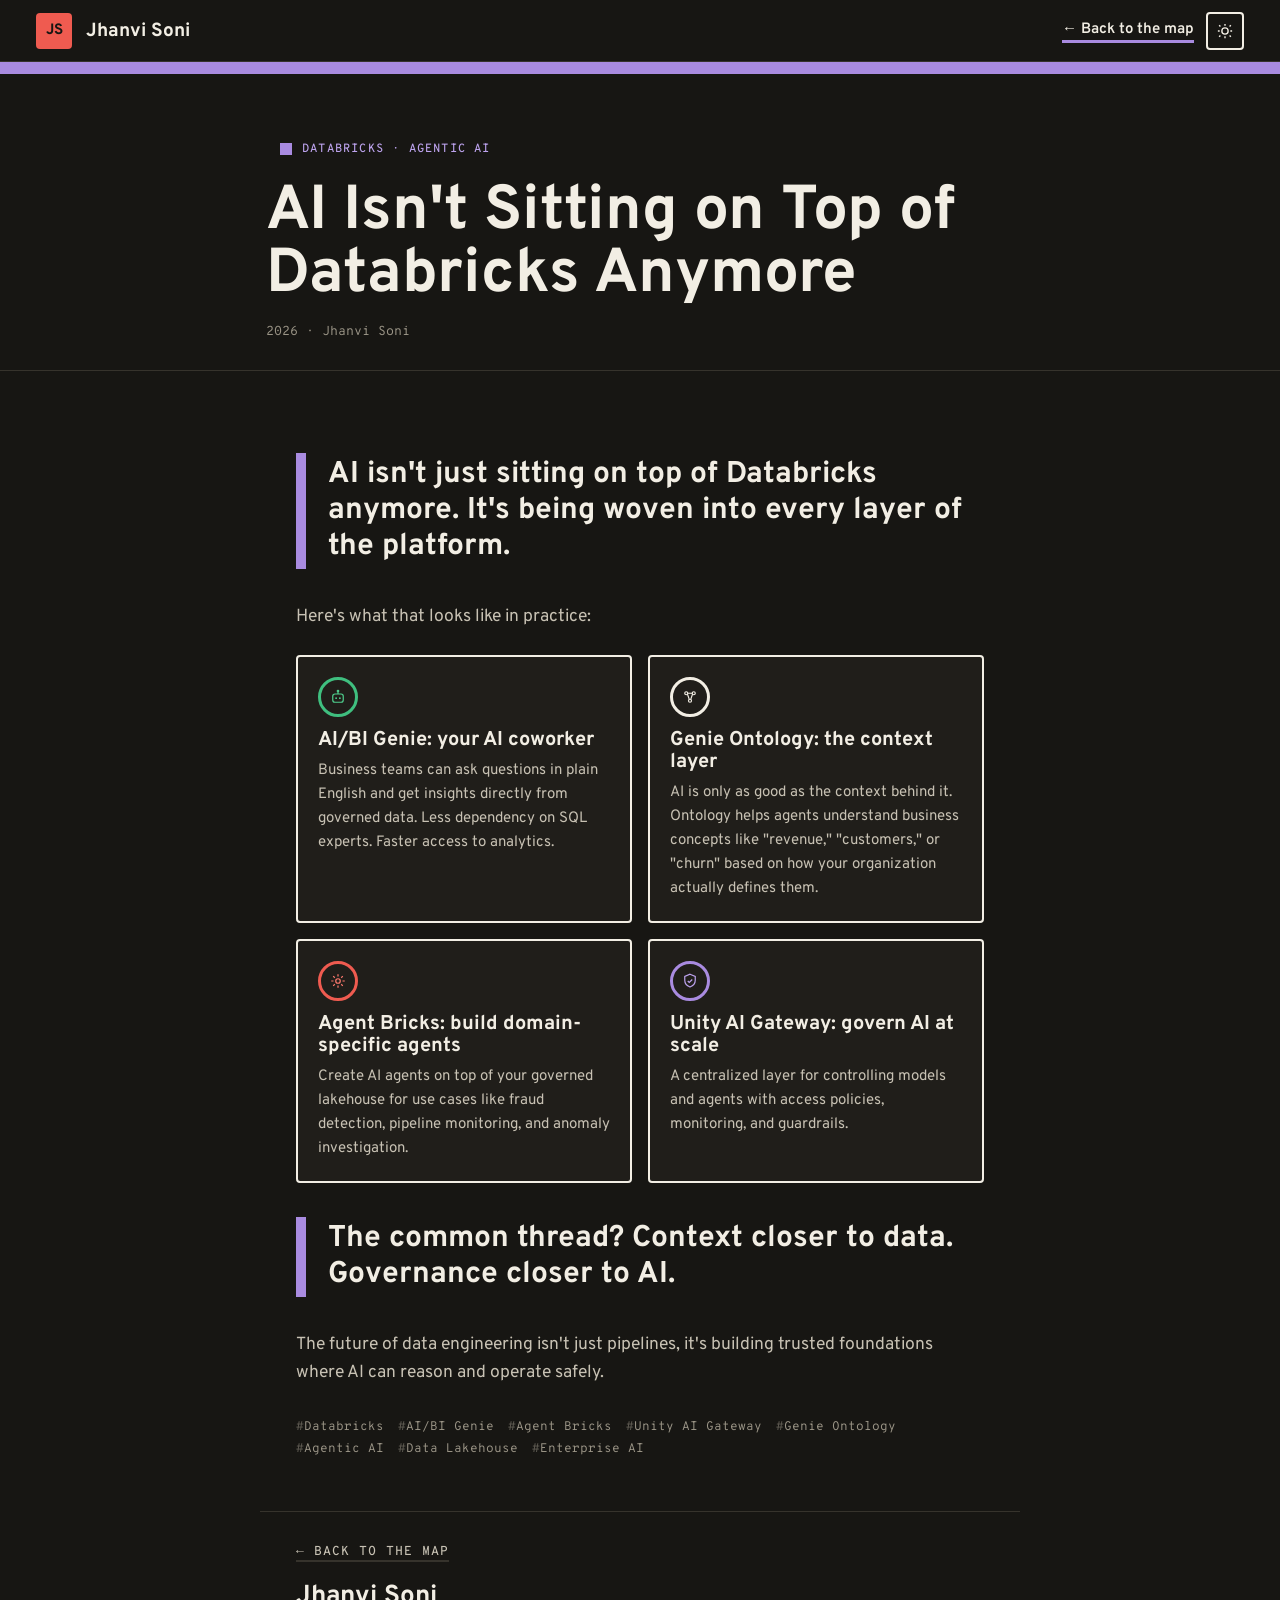
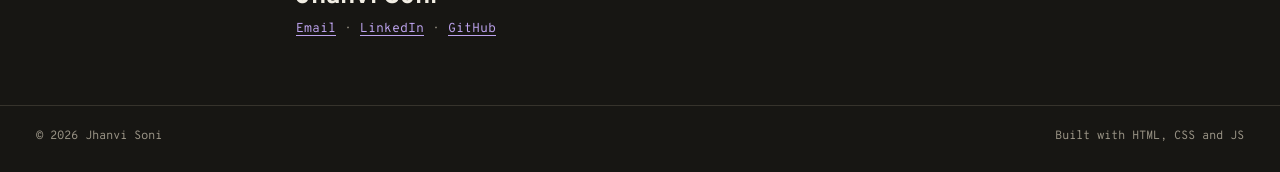
==== blog-databricks-ai-layers.html @ bd4fed99 "Add files via upload" ====
<!DOCTYPE html>
<html lang="en">
<head>
<meta charset="UTF-8">
<meta name="viewport" content="width=device-width, initial-scale=1.0">


<script>
(function(){
  try {
    var saved = localStorage.getItem('theme');
    var theme = saved;
    if (theme !== 'light' && theme !== 'dark') {
      var hour = new Date().getHours();
      theme = (hour >= 7 && hour < 19) ? 'light' : 'dark';
    }
    document.documentElement.setAttribute('data-theme', theme);
  } catch(e) {
    document.documentElement.setAttribute('data-theme', 'dark');
  }
})();
</script>

<title>AI Isn't Sitting on Top of Databricks Anymore | Jhanvi Soni</title>
<meta name="description" content="AI/BI Genie, Genie Ontology, Agent Bricks, Unity AI Gateway, how AI is being woven into every layer of the Databricks platform, not just bolted on top.">
<link rel="canonical" href="https://jhanvisoni0.github.io/blog-databricks-ai-layers.html">

<meta property="og:type" content="article">
<meta property="og:url" content="https://jhanvisoni0.github.io/blog-databricks-ai-layers.html">
<meta property="og:title" content="AI Isn't Sitting on Top of Databricks Anymore">
<meta property="og:description" content="AI/BI Genie, Genie Ontology, Agent Bricks, Unity AI Gateway, how AI is being woven into every layer of the Databricks platform.">
<meta property="og:image" content="https://jhanvisoni0.github.io/assets/profile.jpg">

<meta name="twitter:card" content="summary_large_image">
<meta name="twitter:title" content="AI Isn't Sitting on Top of Databricks Anymore">
<meta name="twitter:description" content="AI/BI Genie, Genie Ontology, Agent Bricks, Unity AI Gateway, how AI is being woven into every layer of the Databricks platform.">
<meta name="twitter:image" content="https://jhanvisoni0.github.io/assets/profile.jpg">

<link rel="icon" type="image/png" sizes="32x32" href="assets/favicon-32.png">
<link rel="icon" type="image/png" sizes="512x512" href="assets/favicon-512.png">
<link rel="apple-touch-icon" sizes="180x180" href="assets/apple-touch-icon.png">

<link rel="stylesheet" href="style.css?v=29">
</head>
<body data-line="ai">

<a class="skip" href="#main">Skip to content</a>

<header class="bar">
  <a class="brand" href="index.html" aria-label="Jhanvi Soni, home">
    <span class="roundel"><b>JS</b></span>
    <span class="brand-name">Jhanvi Soni</span>
  </a>
  <div class="bar-tools">
    <a class="bar-back" href="index.html#st-post-layers">← Back to the map</a>
    <button type="button" class="icon-btn" id="themeToggle" aria-label="Switch theme">
      <svg class="i-sun" viewBox="0 0 24 24" width="18" height="18" fill="none" stroke="currentColor" stroke-width="1.8" aria-hidden="true"><circle cx="12" cy="12" r="4.2"/><path d="M12 2.5v2.4M12 19.1v2.4M4.2 4.2l1.7 1.7M18.1 18.1l1.7 1.7M2.5 12h2.4M19.1 12h2.4M4.2 19.8l1.7-1.7M18.1 5.9l1.7-1.7"/></svg>
      <svg class="i-moon" viewBox="0 0 24 24" width="18" height="18" fill="none" stroke="currentColor" stroke-width="1.8" aria-hidden="true"><path d="M20 14.5A8.5 8.5 0 1 1 9.5 4a7 7 0 0 0 10.5 10.5z"/></svg>
    </button>
  </div>
</header>

<main id="main">

<header class="article-header">
  <div class="container">
    <a href="index.html#st-post-layers" class="back-link">← Back to the map</a>
    <span class="article-tag">DATABRICKS · AGENTIC AI</span>
    <h1 class="article-title">AI Isn't Sitting on Top of Databricks Anymore</h1>
    <p class="article-meta">2026 · Jhanvi Soni</p>
  </div>
</header>

<article class="article-body">
  <p class="pull-quote">AI isn't just sitting on top of Databricks anymore. It's being woven into every layer of the platform.</p>

  <p>Here's what that looks like in practice:</p>

  <div class="principles-grid-2col">
    <div class="principle">
      <div class="project-icon-badge project-icon-badge-cyan" aria-hidden="true">
        <svg viewBox="0 0 24 24" width="18" height="18" fill="none" stroke="currentColor" stroke-width="1.6"><rect x="5" y="8" width="14" height="11" rx="3"/><circle cx="9.5" cy="13.5" r="1.2" fill="currentColor" stroke="none"/><circle cx="14.5" cy="13.5" r="1.2" fill="currentColor" stroke="none"/><path d="M12 8V5"/><circle cx="12" cy="4" r="1"/></svg>
      </div>
      <h4>AI/BI Genie: your AI coworker</h4>
      <p>Business teams can ask questions in plain English and get insights directly from governed data. Less dependency on SQL experts. Faster access to analytics.</p>
    </div>
    <div class="principle">
      <div class="project-icon-badge project-icon-badge-gold" aria-hidden="true">
        <svg viewBox="0 0 24 24" width="18" height="18" fill="none" stroke="currentColor" stroke-width="1.6"><circle cx="7" cy="7" r="2"/><circle cx="17" cy="7" r="2"/><circle cx="12" cy="17" r="2"/><path d="M8.6 8.2 L11 15.2 M15.4 8.2 L13 15.2 M9 7 H15"/></svg>
      </div>
      <h4>Genie Ontology: the context layer</h4>
      <p>AI is only as good as the context behind it. Ontology helps agents understand business concepts like "revenue," "customers," or "churn" based on how your organization actually defines them.</p>
    </div>
    <div class="principle">
      <div class="project-icon-badge project-icon-badge-bronze" aria-hidden="true">
        <svg viewBox="0 0 24 24" width="18" height="18" fill="none" stroke="currentColor" stroke-width="1.6"><circle cx="12" cy="12" r="3"/><path d="M12 3v3M12 18v3M3 12h3M18 12h3M5.6 5.6l2.1 2.1M16.3 16.3l2.1 2.1M5.6 18.4l2.1-2.1M16.3 7.7l2.1-2.1"/></svg>
      </div>
      <h4>Agent Bricks: build domain-specific agents</h4>
      <p>Create AI agents on top of your governed lakehouse for use cases like fraud detection, pipeline monitoring, and anomaly investigation.</p>
    </div>
    <div class="principle">
      <div class="project-icon-badge project-icon-badge-arch" aria-hidden="true">
        <svg viewBox="0 0 24 24" width="18" height="18" fill="none" stroke="currentColor" stroke-width="1.6"><path d="M12 3l7 3v5c0 4.5-3 7.5-7 9-4-1.5-7-4.5-7-9V6z"/><path d="M9 12l2 2 4-4"/></svg>
      </div>
      <h4>Unity AI Gateway: govern AI at scale</h4>
      <p>A centralized layer for controlling models and agents with access policies, monitoring, and guardrails.</p>
    </div>
  </div>

  <p class="pull-quote">The common thread? Context closer to data. Governance closer to AI.</p>

  <p>The future of data engineering isn't just pipelines, it's building trusted foundations where AI can reason and operate safely.</p>

  <div class="chip-row" style="margin-top:32px;">
    <span class="chip chip-sm">Databricks</span><span class="chip chip-sm">AI/BI Genie</span><span class="chip chip-sm">Agent Bricks</span><span class="chip chip-sm">Unity AI Gateway</span><span class="chip chip-sm">Genie Ontology</span><span class="chip chip-sm">Agentic AI</span><span class="chip chip-sm">Data Lakehouse</span><span class="chip chip-sm">Enterprise AI</span>
  </div>
</article>

</main>

<div class="article-footer">
  <a href="index.html#st-post-layers" class="back-link">← Back to the map</a>
  <p class="post-signoff">Jhanvi Soni</p>
  <p class="article-meta">
    <a href="mailto:jhanvisoni0@gmail.com">Email</a> ·
    <a href="https://linkedin.com/in/jhanvisonii/" target="_blank" rel="noopener">LinkedIn</a> ·
    <a href="https://github.com/Jhanvisoni0" target="_blank" rel="noopener">GitHub</a>
  </p>
</div>

<footer class="footer">
  <div class="container footer-inner">
    <span>© 2026 Jhanvi Soni</span>
    <span class="footer-dim">Built with HTML, CSS and JS</span>
  </div>
</footer>

<script src="script.js?v=16"></script>
</body>
</html>
---- style.css ----
/* ==========================================================================
   Jhanvi Soni: career transit map
   Palette comes from Houston METRORail's Red, Green and Purple lines.
   Type is Overpass (an open font based on US highway signage) and Overpass Mono
   for the departures board. Both are embedded below so nothing loads from a CDN.
   Lines: Engineering = red, AI & Writing = purple, Learning = green.
   ========================================================================== */
@font-face{ font-family:'Overpass'; src:url([data-uri]) format('woff2'); font-weight:100 900; font-style:normal; font-display:swap; }
@font-face{ font-family:'Overpass Mono'; src:url([data-uri]) format('woff2'); font-weight:300 700; font-style:normal; font-display:swap; }
@font-face{ font-family:'Instrument Sans'; src:url([data-uri]) format('woff2'); font-weight:400 700; font-display:swap; }
:root{
  --bg:#f6f2ea; --panel:#fffdf8; --ink:#1d1b17; --ink2:#47443c; --ink3:#69655a; --rule:#ddd5c5;
  --eng:#c8312b; --ai:#6b3fa0; --lrn:#14804a;
  --eng-ink:#b3261e; --ai-ink:#5b2f90; --lrn-ink:#0e6b3c;
  --on:#fffdf8; --amber:#f5b82e;
  --f-head:'Overpass','Helvetica Neue',Arial,sans-serif;
  --f-body:'Overpass','Helvetica Neue',Arial,sans-serif;
  --f-mono:'Overpass Mono',ui-monospace,Menlo,Consolas,monospace;
  --gut:clamp(16px,3vw,36px); --bar-h:62px; --radius:4px;
}
[data-theme="dark"]{
  --bg:#171613; --panel:#201e1a; --ink:#f2eee4; --ink2:#c7c1b3; --ink3:#9a9486; --rule:#36332c;
  --eng:#ef5b50; --ai:#a98be0; --lrn:#3fbf7f;
  --eng-ink:#ff7a6e; --ai-ink:#bda3ee; --lrn-ink:#4fd08e;
  --on:#171613; --amber:#f5b82e;
}
[data-line="eng"]{ --c:var(--eng); --ci:var(--eng-ink); }
[data-line="ai"]{ --c:var(--ai); --ci:var(--ai-ink); }
[data-line="lrn"]{ --c:var(--lrn); --ci:var(--lrn-ink); }
[data-line="all"]{ --c:var(--ink); --ci:var(--ink); }

*,*::before,*::after{ box-sizing:border-box; }
html{ scroll-behavior:smooth; }
[id]{ scroll-margin-top:calc(var(--bar-h) + 12px); }
body{ margin:0; background:var(--bg); color:var(--ink); font:400 17px/1.6 var(--f-body); -webkit-font-smoothing:antialiased; }
h1,h2,h3,h4{ margin:0; overflow-wrap:break-word; }
a{ color:inherit; }
img{ max-width:100%; }
.wrap{ max-width:1280px; margin:0 auto; padding:0 var(--gut); }
.container{ max-width:820px; margin:0 auto; padding:0 var(--gut); }
.sr{ position:absolute; width:1px; height:1px; overflow:hidden; clip:rect(0 0 0 0); white-space:nowrap; }
.skip{ position:absolute; left:-999px; top:8px; z-index:100; background:var(--ink); color:var(--bg); padding:8px 14px; font:600 14px var(--f-body); }
.skip:focus{ left:8px; }
button{ font-family:inherit; }
:focus-visible{ outline:3px solid var(--ink); outline-offset:3px; }

/* ---------- top bar ---------- */
.bar{ position:sticky; top:0; z-index:40; height:var(--bar-h); display:flex; align-items:center; justify-content:space-between; gap:12px;
  padding:0 var(--gut); background:var(--bg); border-bottom:1px solid var(--rule); }
.brand{ display:flex; align-items:center; gap:14px; text-decoration:none; color:var(--ink); }
.brand-name{ font:700 19px var(--f-head); }
.roundel{ width:36px; height:36px; border-radius:4px; background:var(--eng); color:var(--on); display:grid; place-items:center; flex:0 0 auto; }
.roundel b{ font:700 15px/1 var(--f-head); }
.bar-tools{ display:flex; align-items:center; gap:12px; }
.seg{ display:inline-flex; border:2px solid var(--ink); border-radius:4px; overflow:hidden; }
.seg button{ font:600 14px var(--f-head); padding:6px 16px; background:none; border:0; color:var(--ink); cursor:pointer; }
.seg button[aria-pressed="true"]{ background:var(--ink); color:var(--bg); }
.icon-btn{ width:38px; height:38px; border-radius:4px; border:2px solid var(--ink); background:none; color:var(--ink); display:grid; place-items:center; cursor:pointer; font:600 14px var(--f-body); flex:0 0 auto; }
.icon-btn:hover{ background:var(--ink); color:var(--bg); }
.i-sun{ display:none; } .i-moon{ display:block; }
[data-theme="dark"] .i-sun{ display:block; } [data-theme="dark"] .i-moon{ display:none; }
.bar-back{ font:600 15px var(--f-head); text-decoration:none; color:var(--ink); border-bottom:3px solid var(--c,var(--eng)); padding-bottom:1px; }
.bar-back:hover{ background:var(--c,var(--eng)); color:var(--on); }

/* ---------- view switching ---------- */
.mapsec,.drawer{ display:none; }
html[data-view="map"] .mapsec{ display:block; }
html[data-view="map"] .drawer{ display:flex; }
html[data-view="map"] .list{ display:none; }

/* ---------- intro ---------- */
.intro{ padding-top:clamp(28px,5vw,64px); }
.intro-grid{ display:grid; grid-template-columns:1fr auto; gap:clamp(20px,4vw,56px); align-items:start; }
.intro h1{ font:700 clamp(38px,5.4vw,68px)/1.05 var(--f-head); }
.role{ font:600 clamp(18px,2vw,24px)/1.25 var(--f-head); color:var(--ink2); margin:12px 0 14px; }
.lede{ max-width:620px; font-size:clamp(16px,1.5vw,19px); color:var(--ink2); margin:0; }
.photo{ display:block; width:160px; height:160px; object-fit:cover; object-position:50% 20%; border-radius:4px; }

.board{ margin-top:clamp(26px,4vw,44px); background:#1d1b17; color:#f2eee4; border-radius:4px; padding:4px 0; overflow:hidden; }
.board-head{ padding:9px 20px; font:600 11px var(--f-mono); letter-spacing:.2em; text-transform:uppercase; color:#9a9486; border-bottom:1px solid #35322b; }
.board-row{ display:grid; grid-template-columns:120px 1fr auto; gap:20px; align-items:baseline; padding:12px 20px; border-bottom:1px solid #2c2a24; font:600 14px/1.35 var(--f-mono); text-transform:uppercase; letter-spacing:.06em; }
.board-row:last-child{ border-bottom:0; }
.b-k{ color:var(--amber); }
.b-s{ color:#b9b3a4; text-align:right; white-space:nowrap; }

/* ---------- map ---------- */
.mapsec{ margin-top:clamp(32px,5vw,60px); }
.map-head{ display:flex; align-items:flex-end; justify-content:space-between; gap:12px 20px; flex-wrap:wrap; margin-bottom:14px; }
.legend{ display:flex; flex-wrap:wrap; gap:10px; }
.lg{ display:inline-flex; align-items:center; gap:8px; font:600 15px var(--f-head); padding:5px 14px 5px 6px; border:2px solid var(--rule); border-radius:4px; background:var(--panel); color:var(--ink); cursor:pointer; }
.lg:hover{ border-color:var(--ink); }
.lg[aria-pressed="true"]{ border-color:var(--c); background:var(--bg); }
.lg i,.lg-title i,.badge{ width:24px; height:24px; border-radius:50%; background:var(--ci); color:var(--on); display:grid; place-items:center; font:600 12px var(--f-mono); font-style:normal; flex:0 0 auto; }
.map-hint{ font:500 14px var(--f-body); color:var(--ink3); margin:0; }

.map-frame{ position:relative; border-top:1px solid var(--rule); border-bottom:1px solid var(--rule); background:var(--panel); }
.map-frame::before,.map-frame::after{ content:""; position:absolute; top:0; bottom:4px; width:56px; z-index:2; pointer-events:none; }
.map-frame::before{ left:0; background:linear-gradient(90deg,var(--panel),transparent); }
.map-frame::after{ right:0; background:linear-gradient(270deg,var(--panel),transparent); }
.map-scroll{ overflow-x:auto; overflow-y:hidden; cursor:grab; scrollbar-width:none; -webkit-overflow-scrolling:touch; }
.map-scroll::-webkit-scrollbar{ display:none; }
.map-scroll.dragging{ cursor:grabbing; user-select:none; }
.map-scroll:focus-visible{ outline-offset:-4px; }
.map-canvas{ position:relative; width:2800px; height:640px }
.map-canvas svg{ position:absolute; left:0; top:0; pointer-events:none; }
.trk{ fill:none; stroke-width:12; stroke-linecap:round; stroke-linejoin:round; transition:opacity .25s; }
.trk[data-line="eng"]{ stroke:var(--eng); } .trk[data-line="ai"]{ stroke:var(--ai); } .trk[data-line="lrn"]{ stroke:var(--lrn); }
.trk.draw{ stroke-dasharray:1; stroke-dashoffset:1; animation:draw 1.8s .15s ease-out forwards; }
.trk.dashed{ stroke-dasharray:16 14; stroke-linecap:butt; animation:fade .8s 1.2s both; }
.trk.xl{ stroke-width:6; }
@keyframes draw{ to{ stroke-dashoffset:0; } }
@keyframes fade{ from{ opacity:0; } }
@keyframes pop{ from{ transform:scale(.2); opacity:0; } }

.map-intro{ position:absolute; left:140px; top:236px; width:640px; }
.map-intro h2{ font:700 clamp(30px,3vw,40px)/1.05 var(--f-head); margin:0 0 12px; }
.map-intro p{ margin:0; color:var(--ink2); font-size:16px; max-width:440px; }

.stn{ position:absolute; left:calc(var(--x) - 15px); top:calc(var(--y) - 15px); width:30px; height:30px; padding:0; border:0; background:none; color:var(--ink); cursor:pointer; transition:opacity .25s; }
.stn .dot{ position:absolute; inset:0; border-radius:50%; background:var(--panel); border:5px solid var(--c); transition:transform .18s,background .18s; animation:pop .45s calc(var(--i,0) * 55ms + .5s) both cubic-bezier(.3,1.6,.5,1); }
.stn:hover .dot,.stn:focus-visible .dot{ transform:scale(1.2); }
.stn.is-active .dot{ background:var(--c); transform:scale(1.25); }
.stn:focus-visible{ outline:3px solid var(--ink); outline-offset:6px; border-radius:50%; }
.stn.big{ left:calc(var(--x) - 24px); top:calc(var(--y) - 24px); width:48px; height:48px; }
.stn.big .dot{ border-width:8px; border-color:var(--ink); }
.stn.building .dot{ border-style:dashed; }
.stn-label{ position:absolute; left:50%; width:184px; margin-left:-92px; text-align:center; line-height:1.1; animation:fade .6s calc(var(--i,0) * 55ms + .7s) both; }
.stn.up .stn-label{ bottom:calc(100% + 12px); }
.stn.down .stn-label{ top:calc(100% + 12px); }
.stn.right .stn-label{ left:calc(100% + 16px); margin-left:0; top:50%; transform:translateY(-50%); text-align:left; width:180px; }
.stn-name{ display:block; font:700 18px/1.12 var(--f-head); }
.stn-sub{ display:block; margin-top:4px; font:500 13.5px/1.3 var(--f-body); color:var(--ink3); }
.stn:hover .stn-name{ text-decoration:underline; text-decoration-thickness:3px; text-underline-offset:4px; text-decoration-color:var(--c); }
.xdot{ position:absolute; width:18px; height:18px; border-radius:50%; background:var(--panel); border:4px solid var(--c); transform:translate(-50%,-50%); }
.xlabel{ position:absolute; font:500 12px var(--f-body); color:var(--ink3); white-space:nowrap; }

/* line focus (legend) */
.map-frame[data-focus="eng"] .trk:not([data-line="eng"]),
.map-frame[data-focus="ai"] .trk:not([data-line="ai"]),
.map-frame[data-focus="lrn"] .trk:not([data-line="lrn"]){ opacity:.14; }
.map-frame[data-focus="eng"] .stn:not([data-line="eng"]):not([data-line="all"]):not([data-link="eng"]),
.map-frame[data-focus="ai"] .stn:not([data-line="ai"]):not([data-line="all"]),
.map-frame[data-focus="lrn"] .stn:not([data-line="lrn"]):not([data-line="all"]){ opacity:.22; }

.map-arrow{ position:absolute; top:50%; transform:translateY(-50%); z-index:3; width:46px; height:46px; border-radius:4px; border:2px solid var(--ink); background:var(--bg); color:var(--ink); font:600 20px var(--f-body); cursor:pointer; }
.map-arrow.prev{ left:14px; } .map-arrow.next{ right:14px; }
.map-arrow:hover:not([disabled]){ background:var(--ink); color:var(--bg); }
.map-arrow[disabled]{ opacity:.25; cursor:default; }
.map-progress{ position:relative; height:4px; background:var(--rule); }
.map-progress span{ position:absolute; top:0; bottom:0; left:0; width:30%; background:var(--ink); }

/* ---------- drawer ---------- */
.drawer{ position:fixed; top:var(--bar-h); right:0; bottom:0; width:min(460px,100vw); z-index:60; background:var(--panel); border-left:2px solid var(--ink); flex-direction:column;
  transform:translateX(102%); visibility:hidden; transition:transform .35s cubic-bezier(.2,.8,.2,1),visibility 0s .35s; }
.drawer.open{ transform:none; visibility:visible; transition:transform .35s cubic-bezier(.2,.8,.2,1); }
.drawer:focus{ outline:none; }
.dr-top{ display:flex; justify-content:space-between; align-items:center; padding:14px 18px; border-top:10px solid var(--c); }
.dr-line{ display:flex; align-items:center; gap:10px; font:700 15px var(--f-head); }
.dr-body{ flex:1; overflow:auto; padding:6px 22px 26px; }
.dr-foot{ display:grid; grid-template-columns:1fr 1fr; border-top:2px solid var(--ink); }
.dr-nav{ background:none; border:0; padding:14px 18px; text-align:left; cursor:pointer; color:var(--ink); font:600 17px var(--f-head); }
.dr-nav small{ display:block; font:400 11px var(--f-mono); color:var(--ink3); letter-spacing:.06em; text-transform:none; }
.dr-nav.next{ text-align:right; border-left:1px solid var(--rule); }
.dr-nav:hover:not([disabled]){ background:var(--bg); }
.dr-nav[disabled]{ opacity:.3; cursor:default; }

/* ---------- station content (shared: list view + drawer) ---------- */
.st-meta{ display:flex; flex-wrap:wrap; gap:4px 12px; margin:0 0 8px; font:500 14px var(--f-body); color:var(--ink3); }
.st-kind{ color:var(--ci); }
.st-title{ font:700 clamp(25px,2.6vw,32px)/1.08 var(--f-head); margin:0 0 8px; }
.st-role{ font:600 17px/1.2 var(--f-head); color:var(--ci); margin:0 0 14px; }
.st-sum{ color:var(--ink); font-size:16.5px; margin:0 0 14px; }
.st-points{ list-style:none; padding:0; margin:0 0 14px; }
.st-points li{ position:relative; padding-left:20px; margin:0 0 9px; color:var(--ink2); font-size:15.5px; line-height:1.5; }
.st-points li::before{ content:""; position:absolute; left:0; top:.5em; width:9px; height:9px; background:var(--c); }
.st-metrics{ display:grid; grid-template-columns:repeat(auto-fit,minmax(110px,1fr)); gap:14px; margin:18px 0; padding:14px 0; border-top:2px solid var(--ink); border-bottom:1px solid var(--rule); }
.st-metrics dt{ font:700 32px/1 var(--f-head); color:var(--ci);}
.st-metrics dd{ margin:4px 0 0; font:500 14px/1.35 var(--f-body); color:var(--ink3); }
.st-note{ font:500 15px/1.5 var(--f-body); color:var(--ink3); margin:0 0 14px; border-left:3px solid var(--rule); padding-left:12px; }
.st-tags{ display:flex; flex-wrap:wrap; gap:4px 14px; margin:0 0 14px; font:500 14.5px var(--f-body); color:var(--ink3); }
.st-tags span::before{ content:"#"; opacity:.55; }
.st-links{ display:flex; flex-wrap:wrap; gap:8px 22px; margin:0; }
.st-links a{ font:600 15px var(--f-body); color:var(--ci); text-decoration:underline; text-underline-offset:4px; text-decoration-thickness:2px; }
.st-links a:hover{ background:var(--ci); color:var(--on); text-decoration:none; }
.dr-body .st-title{ font-size:30px; }

/* ---------- list view ---------- */
.list{ padding-top:clamp(28px,5vw,56px); padding-bottom:24px; }
.list-head h2{ font:700 clamp(28px,3.4vw,40px)/1.1 var(--f-head); }
.list-head p{ margin:8px 0 0; color:var(--ink2); }
.list-cols{ margin-top:36px; }
.lgroup{ display:grid; grid-template-columns:240px minmax(0,1fr); column-gap:48px; padding:30px 0 22px; border-top:6px solid var(--c); }
.lgroup[data-line="lrn"]{ grid-template-columns:240px repeat(2,minmax(0,1fr)); }
.lg-head{ grid-column:1; grid-row:1 / span 12; align-self:start; position:sticky; top:calc(var(--bar-h) + 24px); padding-bottom:20px; }
.lg-title{ display:flex; align-items:center; gap:10px; font:700 22px var(--f-head); margin:0; }
.lg-sub{ margin:8px 0 0; color:var(--ink3); font-size:14.5px; line-height:1.45; }
.lgroup .station{ grid-column:2; padding:0 0 28px; margin:0 0 28px; border-bottom:1px solid var(--rule); }
.lgroup[data-line="lrn"] .station{ grid-column:auto; }
.lgroup[data-line="lrn"] .station:nth-of-type(odd){ grid-column:2; }
.lgroup[data-line="lrn"] .station:nth-of-type(even){ grid-column:3; }
.lgroup .station:last-child{ border-bottom:0; margin-bottom:0; }
.lgroup .st-title{ font-size:26px; }
.lgroup .st-sum{ max-width:64ch; }

/* quiet metrics: three max, inline */
.st-metrics > div:nth-child(n+4){ display:none; }
.lgroup .st-metrics,.station-detail .st-metrics{ display:flex; flex-wrap:wrap; gap:10px 32px; border:0; padding:0; margin:16px 0; }
.lgroup .st-metrics dt{ font-size:26px; }

/* collapsible highlights */
.st-more{ margin:14px 0 16px; }
.st-more summary{ display:inline-flex; align-items:center; gap:8px; cursor:pointer; list-style:none; font:600 14.5px var(--f-body); color:var(--ci); padding:3px 0; border-bottom:2px solid var(--c); }
.st-more summary::-webkit-details-marker{ display:none; }
.st-more summary::after{ content:"+"; font-weight:700; }
.st-more[open] summary::after{ content:"\2212"; }
.st-more[open] > summary{ margin-bottom:16px; }
.st-more .st-points,.st-more .st-note,.st-more .st-tags{ margin-bottom:14px; }

/* ---------- toolkit ---------- */
.kit{ padding-top:clamp(44px,6vw,80px); }
.sec-head h2{ font:700 clamp(28px,3.4vw,40px)/1.1 var(--f-head); }
.kit-table{ margin-top:30px; border-top:2px solid var(--ink); }
.kit-row{ display:grid; grid-template-columns:290px 1fr; gap:20px; align-items:baseline; padding:18px 0; border-bottom:1px solid var(--rule); }

.kit-row h3{ font:600 21px/1.15 var(--f-head); }
.kit-row p{ margin:0; color:var(--ink2); font-size:16px; }

/* ---------- terminus ---------- */
.terminus{ position:relative; margin-top:clamp(44px,6vw,80px); background:var(--ink); color:var(--bg); padding:clamp(36px,5vw,56px) 0 clamp(32px,4.5vw,48px); }
.terminus::before{ content:""; position:absolute; left:0; right:0; top:0; height:10px; background:linear-gradient(90deg,var(--eng) 33.34%,var(--ai) 33.34% 66.67%,var(--lrn) 66.67%); }

.terminus h2{ font:700 clamp(28px,3.6vw,42px)/1.1 var(--f-head); margin:8px 0 10px;}
.term-sub{ max-width:620px; font-size:16px; opacity:.85; margin:0 0 20px; }
.term-links{ display:flex; flex-wrap:wrap; gap:8px 26px; margin:0; }
.term-links{ align-items:center; }
.term-links a{ font:600 17px var(--f-body); color:var(--bg); text-decoration:underline; text-underline-offset:5px; text-decoration-thickness:2px; }
.term-links a:first-child{ background:var(--bg); color:var(--ink); text-decoration:none; padding:11px 20px; border-radius:2px; }
.term-links a:first-child:hover{ background:var(--amber); }
.term-links a:not(:first-child):hover{ text-decoration-color:var(--amber); }

.footer{ padding:22px 0 28px; border-top:1px solid var(--rule); font:400 12px var(--f-mono); color:var(--ink3); }
.footer-inner{ display:flex; justify-content:space-between; flex-wrap:wrap; gap:8px; }
.terminus + .footer{ border-top:0; }
.footer .container{ max-width:1280px; }

/* ==========================================================================
   Article system (blog posts + case studies)
   ========================================================================== */
.article-header{ position:relative; padding:clamp(40px,6vw,76px) 0 30px; border-bottom:1px solid var(--rule); }
.article-header::before{ content:""; position:absolute; left:0; right:0; top:0; height:12px; background:var(--c,var(--eng)); }
.back-link{ display:inline-block; font:500 13px var(--f-mono); letter-spacing:.08em; text-transform:uppercase; text-decoration:none; color:var(--ink2); margin-bottom:20px; border-bottom:2px solid var(--rule); }
.back-link:hover{ color:var(--ink); border-color:var(--c,var(--eng)); }
.article-tag{ display:inline-flex; align-items:center; gap:10px; font:500 12px var(--f-mono); letter-spacing:.1em; text-transform:uppercase; color:var(--ci,var(--eng-ink)); margin-left:14px; }
.article-tag::before{ content:""; width:12px; height:12px; background:var(--c,var(--eng)); }
.article-title{ font:700 clamp(34px,5vw,62px)/1.02 var(--f-head); margin:16px 0; }
.article-meta{ font:400 13px var(--f-mono); color:var(--ink3); margin:0; }
.article-meta a{ color:var(--ci,var(--eng-ink)); text-underline-offset:3px; }
.article-body{ max-width:760px; margin:0 auto; padding:48px var(--gut) 24px; }
.article-body h2{ font:700 clamp(26px,3.4vw,34px)/1.1 var(--f-head);  margin:48px 0 14px;}
.article-body p,.article-body li{ color:var(--ink2); font-size:17.5px; }
.article-body p{ margin:0 0 18px; }
.article-body strong{ color:var(--ink); }
.article-body a{ color:var(--ci,var(--eng-ink)); text-decoration:underline; text-underline-offset:3px; }
.article-body ul{ padding-left:22px; margin:0 0 20px; }
.article-body li{ margin-bottom:8px; }
.article-body code{ font:400 .88em var(--f-mono); background:var(--rule); padding:2px 6px; border-radius:4px; color:var(--ink); }
.article-body .pull-quote{ font:700 clamp(22px,3vw,30px)/1.2 var(--f-head);  color:var(--ink); border-left:10px solid var(--c,var(--eng)); padding:4px 0 4px 22px; margin:34px 0;}
.article-image-block{ margin:34px 0; }
.article-image{ display:block; width:100%; border:2px solid var(--ink); border-radius:var(--radius); background:#fff; }
.article-body .article-caption{ font:400 12px var(--f-mono); color:var(--ink3); margin:10px 0 0; text-align:center; }
.result-banner{ border:2px solid var(--ink); background:var(--panel); padding:18px 22px; margin:26px 0; }
.article-body .result-banner-label{ font:500 12px var(--f-mono); letter-spacing:.08em; text-transform:uppercase; color:var(--ink3); margin:0 0 6px; }
.article-body .result-banner-value{ font:700 clamp(28px,4vw,44px)/1 var(--f-head);  color:var(--ink); margin:0;}
.stat-callout-row{ display:grid; grid-template-columns:repeat(auto-fit,minmax(150px,1fr)); gap:14px; margin:28px 0; }
.stat-callout{ border-top:6px solid var(--c,var(--eng)); background:var(--panel); padding:14px 16px; }
.stat-callout-number{ display:block; font:700 42px/1 var(--f-head); color:var(--ink);}
.stat-callout-label{ display:block; font:400 12px/1.35 var(--f-mono); color:var(--ink3); margin-top:6px; }
.principles-grid,.principles-grid-2col{ display:grid; gap:16px; margin:24px 0; }
.principles-grid{ grid-template-columns:repeat(auto-fit,minmax(220px,1fr)); }
.principles-grid-2col{ grid-template-columns:repeat(2,1fr); }
.principle{ background:var(--panel); border:2px solid var(--ink); border-radius:var(--radius); padding:20px; }
.principle-no{ display:block; font:500 12px var(--f-mono); color:var(--ci,var(--eng-ink)); margin-bottom:10px; letter-spacing:.08em; }
.article-body .principle h4,.principle h4{ font:700 20px/1.1 var(--f-head);  margin:0 0 8px;}
.article-body .principle p{ font-size:15px; margin:0; }
.project-icon-badge{ width:40px; height:40px; border-radius:50%; border:3px solid; display:grid; place-items:center; margin-bottom:12px; }
.project-icon-badge-cyan{ color:var(--lrn-ink); border-color:var(--lrn); }
.project-icon-badge-gold{ color:var(--ink); border-color:var(--ink); }
.project-icon-badge-bronze{ color:var(--eng-ink); border-color:var(--eng); }
.project-icon-badge-arch{ color:var(--ai-ink); border-color:var(--ai); }
.timeline{ position:relative; margin:26px 0; padding-left:36px; }
.timeline::before{ content:""; position:absolute; left:11px; top:8px; bottom:8px; width:10px; background:var(--c,var(--eng)); border-radius:5px; }
.timeline-item{ position:relative; padding:0 0 24px; }
.timeline-marker{ position:absolute; left:-36px; top:0; width:26px; height:26px; border-radius:50%; background:var(--panel); border:6px solid var(--c,var(--eng)); }
.timeline-header{ display:flex; justify-content:space-between; align-items:baseline; gap:12px; flex-wrap:wrap; }
.timeline-header h3{ font:700 24px var(--f-head); }
.timeline-date{ font:500 11px var(--f-mono); letter-spacing:.08em; color:var(--ink3); }
.article-body .timeline-org{ margin:4px 0 0; font-size:16px; }
.chip-row{ display:flex; flex-wrap:wrap; gap:6px 14px; margin:0 0 30px; }
.chip,.chip-sm{ font:400 12.5px var(--f-mono); color:var(--ink3); }
.chip::before{ content:"#"; opacity:.55; }
.dot-sep{ margin:0 .4em; color:var(--ink3); }
.post-divider{ border:0; border-top:1px solid var(--rule); margin:44px 0; }
.demo-embed{ border:2px solid var(--ink); border-radius:var(--radius); overflow:hidden; margin:24px 0; background:var(--panel); }
.demo-embed-intro{ padding:20px 20px 16px; border-bottom:1px solid var(--rule); }
.article-body .demo-embed-heading{ display:flex; align-items:center; gap:10px; font:700 24px var(--f-head);  color:var(--ink); margin:0 0 8px;}
.demo-embed-accent{ width:6px; height:22px; background:var(--c,var(--ai)); display:inline-block; }
.article-body .demo-embed-desc{ font-size:15px; margin:0 0 12px; }
.demo-embed-examples{ display:flex; flex-wrap:wrap; gap:6px 14px; align-items:baseline; }
.demo-example-label,.demo-example-chip{ font:400 12px var(--f-mono); color:var(--ink3); }
.demo-embed-bar{ display:flex; justify-content:space-between; align-items:center; gap:12px; flex-wrap:wrap; padding:9px 16px; background:var(--bg); border-bottom:1px solid var(--rule); }
.demo-embed-label{ font:400 12px var(--f-mono); color:var(--ink3); }
.demo-embed-open{ font:500 12px var(--f-mono); color:var(--ci,var(--ai-ink)); }
.demo-embed-frame{ width:100%; height:560px; border:0; display:block; background:#fff; }
.article-body .demo-embed-note{ font:400 11.5px var(--f-mono); color:var(--ink3); margin:0; padding:9px 16px; background:var(--bg); border-top:1px solid var(--rule); }
.article-footer{ max-width:760px; margin:0 auto; padding:26px var(--gut) 68px; border-top:1px solid var(--rule); }
.article-footer .back-link{ margin-bottom:18px; }
.post-signoff{ font:700 26px var(--f-head);  margin:0 0 8px;}

/* ---------- responsive ---------- */
@media (max-width:1100px){
  .kit-row{ grid-template-columns:220px 1fr; }
}
@media (max-width:899px){
  .drawer{ left:0; top:auto; width:auto; height:min(68vh,580px); border-left:0; border-top:2px solid var(--ink); transform:translateY(102%); }
  .drawer.open{ transform:none; }
}
@media (max-width:760px){
  .intro-grid{ grid-template-columns:1fr; }
  .photo{ width:112px; height:112px; }
  .board-row{ grid-template-columns:1fr; gap:4px; }
  .b-s{ text-align:left; }
  .kit-row{ grid-template-columns:1fr; gap:6px; }
  .principles-grid-2col{ grid-template-columns:1fr; }
}
@media (max-width:520px){
  .brand-name{ display:none; }
  .seg button{ padding:6px 12px; }
}
@media (prefers-reduced-motion:reduce){
  html{ scroll-behavior:auto; }
  *,*::before,*::after{ animation:none !important; transition:none !important; }
  .trk.draw{ stroke-dasharray:none; stroke-dashoffset:0; }
}

/* line start tags on the map */
.line-tag{ position:absolute; width:40px; height:40px; border-radius:4px; background:var(--ci); color:var(--on); display:grid; place-items:center; font:700 18px var(--f-head);}
.map-intro{ top:196px; }
.map-arrow[disabled]{ opacity:0; pointer-events:none; }
.article-header .back-link{ display:none; }

@media (max-width:900px){
  .lgroup,.lgroup[data-line="lrn"]{ grid-template-columns:minmax(0,1fr); }
  .lg-head{ position:static; grid-row:auto; }
  .lgroup .station,.lgroup[data-line="lrn"] .station,.lgroup[data-line="lrn"] .station:nth-of-type(odd),.lgroup[data-line="lrn"] .station:nth-of-type(even){ grid-column:1; }
}

/* ---------- "Ask me" row on the board ---------- */
.board-ask{ border-top:1px dotted #4a463c; }
.ask-v{ min-height:1.35em; }
.ask-actions{ display:flex; align-items:center; justify-content:flex-end; gap:10px; }
.ask-flip,.ask-go{ font:600 13px var(--f-body); letter-spacing:.06em; text-transform:uppercase; padding:6px 14px; border-radius:2px; border:1.5px solid var(--amber); color:var(--amber); background:transparent; cursor:pointer; text-decoration:none; white-space:nowrap; }
.ask-flip:hover,.ask-go:hover{ background:var(--amber); color:#1d1b17; }
.ask-go{ border-color:#5a564b; color:#f2eee4; }
.ask-go:hover{ background:#f2eee4; border-color:#f2eee4; color:#1d1b17; }
.ask-flip:focus-visible,.ask-go:focus-visible{ outline:3px solid #f2eee4; outline-offset:3px; }
@media (max-width:760px){ .ask-actions{ justify-content:flex-start; margin-top:6px; } .ask-v{ min-height:2.7em; } }
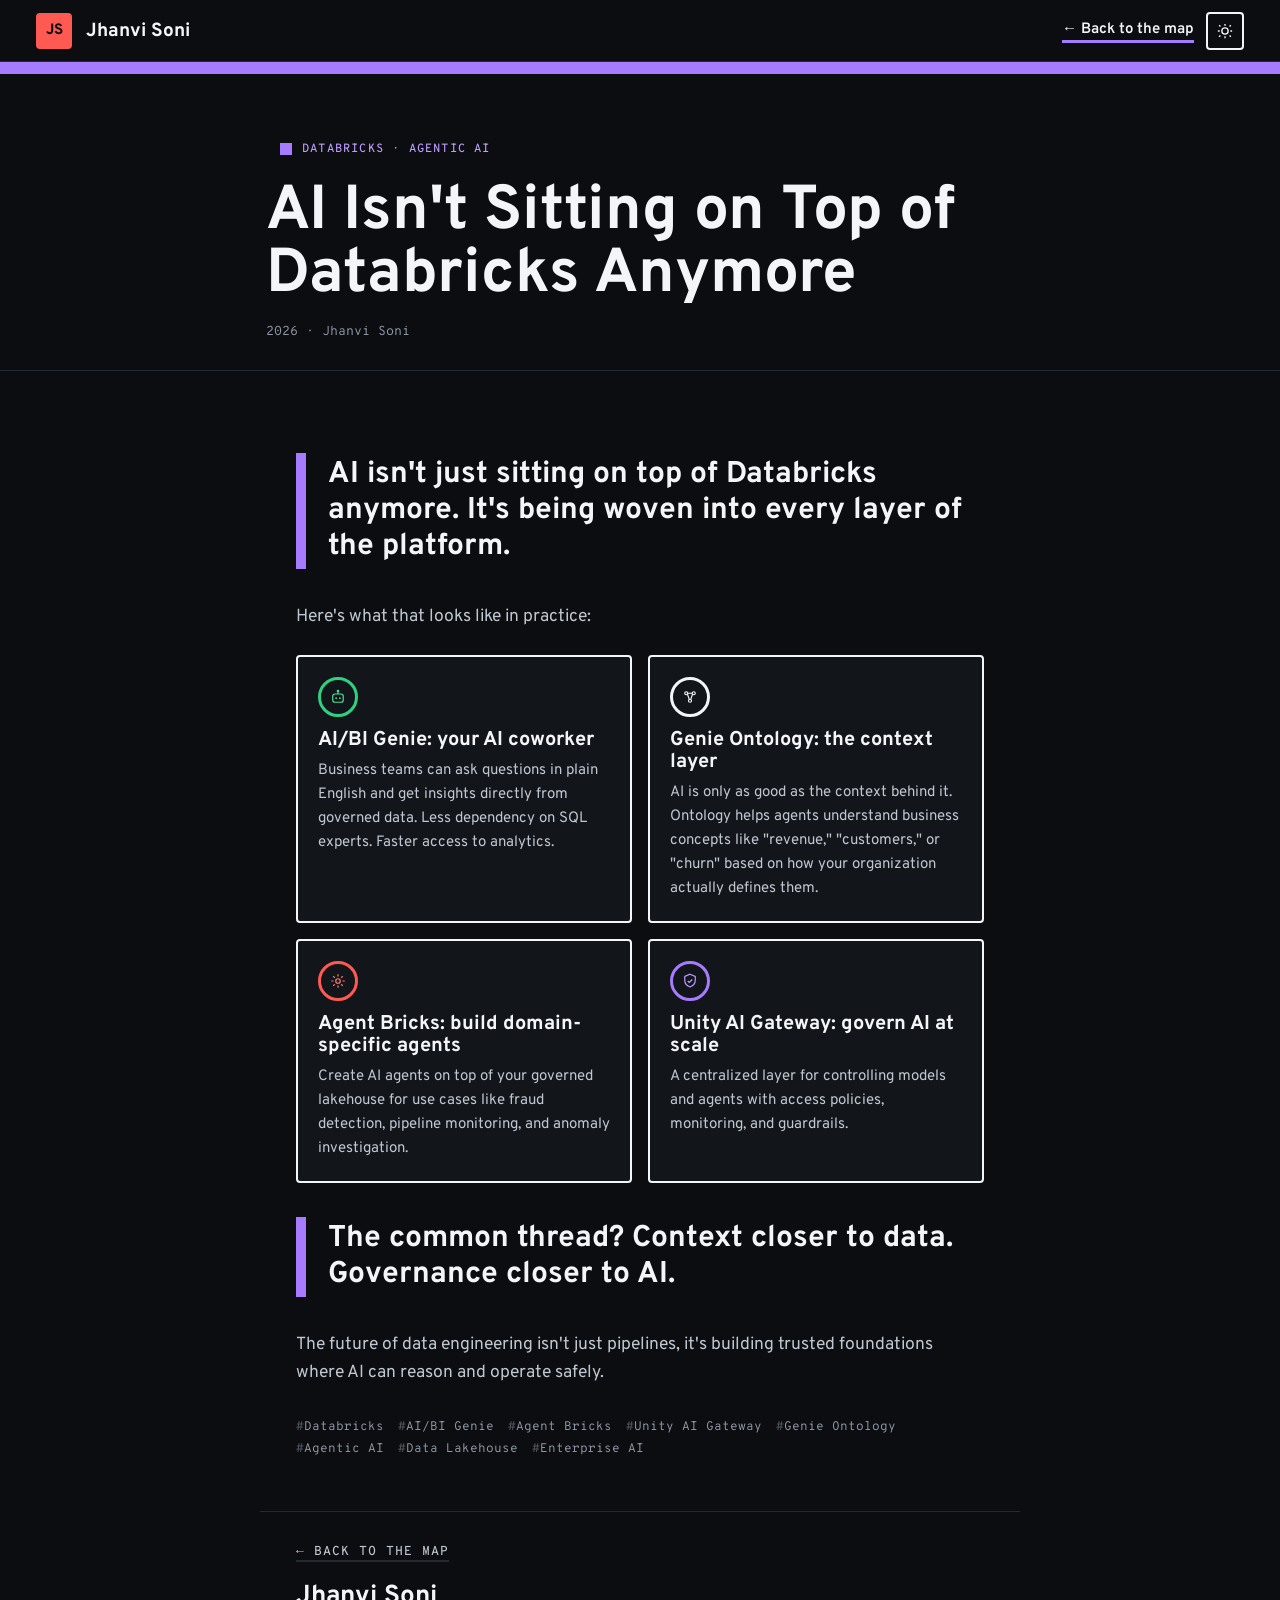
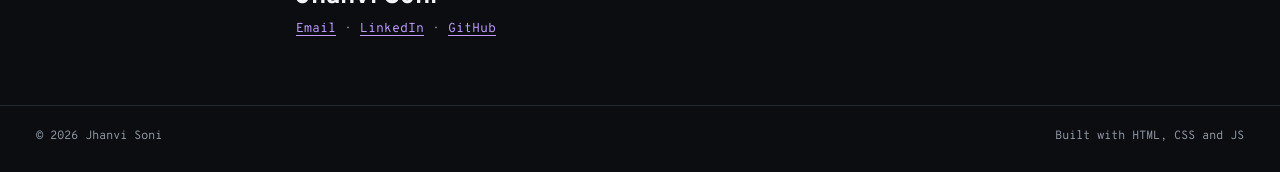
==== commit 8cfc059a: "Add files via upload" ====
--- a/blog-databricks-ai-layers.html
+++ b/blog-databricks-ai-layers.html
@@ -40,7 +40,7 @@
 <link rel="icon" type="image/png" sizes="512x512" href="assets/favicon-512.png">
 <link rel="apple-touch-icon" sizes="180x180" href="assets/apple-touch-icon.png">
 
-<link rel="stylesheet" href="style.css?v=29">
+<link rel="stylesheet" href="style.css?v=31">
 </head>
 <body data-line="ai">
 
@@ -135,6 +135,6 @@
   </div>
 </footer>
 
-<script src="script.js?v=16"></script>
+<script src="script.js?v=18"></script>
 </body>
 </html>
--- a/style.css
+++ b/style.css
@@ -19,10 +19,10 @@
   --gut:clamp(16px,3vw,36px); --bar-h:62px; --radius:4px;
 }
 [data-theme="dark"]{
-  --bg:#171613; --panel:#201e1a; --ink:#f2eee4; --ink2:#c7c1b3; --ink3:#9a9486; --rule:#36332c;
-  --eng:#ef5b50; --ai:#a98be0; --lrn:#3fbf7f;
-  --eng-ink:#ff7a6e; --ai-ink:#bda3ee; --lrn-ink:#4fd08e;
-  --on:#171613; --amber:#f5b82e;
+  --bg:#0b0d10; --panel:#12151a; --ink:#f3f5f8; --ink2:#c0c6d0; --ink3:#8f97a5; --rule:#242a33;
+  --eng:#ff5a52; --ai:#a77bff; --lrn:#2fd17f;
+  --eng-ink:#ff7a72; --ai-ink:#bf9cff; --lrn-ink:#4ddf95;
+  --on:#0b0d10; --amber:#f5b82e;
 }
 [data-line="eng"]{ --c:var(--eng); --ci:var(--eng-ink); }
 [data-line="ai"]{ --c:var(--ai); --ci:var(--ai-ink); }
@@ -76,12 +76,12 @@
 .lede{ max-width:620px; font-size:clamp(16px,1.5vw,19px); color:var(--ink2); margin:0; }
 .photo{ display:block; width:160px; height:160px; object-fit:cover; object-position:50% 20%; border-radius:4px; }
 
-.board{ margin-top:clamp(26px,4vw,44px); background:#1d1b17; color:#f2eee4; border-radius:4px; padding:4px 0; overflow:hidden; }
-.board-head{ padding:9px 20px; font:600 11px var(--f-mono); letter-spacing:.2em; text-transform:uppercase; color:#9a9486; border-bottom:1px solid #35322b; }
-.board-row{ display:grid; grid-template-columns:120px 1fr auto; gap:20px; align-items:baseline; padding:12px 20px; border-bottom:1px solid #2c2a24; font:600 14px/1.35 var(--f-mono); text-transform:uppercase; letter-spacing:.06em; }
+.board{ margin-top:clamp(26px,4vw,44px); background:#0f1115; color:#f3f5f8; border-radius:4px; padding:4px 0; overflow:hidden; }
+.board-head{ padding:9px 20px; font:600 11px var(--f-mono); letter-spacing:.2em; text-transform:uppercase; color:#98a0ad; border-bottom:1px solid #232830; }
+.board-row{ display:grid; grid-template-columns:120px 1fr auto; gap:20px; align-items:baseline; padding:12px 20px; border-bottom:1px solid #1e232b; font:600 14px/1.35 var(--f-mono); text-transform:uppercase; letter-spacing:.06em; }
 .board-row:last-child{ border-bottom:0; }
 .b-k{ color:var(--amber); }
-.b-s{ color:#b9b3a4; text-align:right; white-space:nowrap; }
+.b-s{ color:#b4bbc6; text-align:right; white-space:nowrap; }
 
 /* ---------- map ---------- */
 .mapsec{ margin-top:clamp(32px,5vw,60px); }
@@ -355,12 +355,144 @@
 }
 
 /* ---------- "Ask me" row on the board ---------- */
-.board-ask{ border-top:1px dotted #4a463c; }
+.board-ask{ border-top:1px dotted #3a414c; }
 .ask-v{ min-height:1.35em; }
 .ask-actions{ display:flex; align-items:center; justify-content:flex-end; gap:10px; }
 .ask-flip,.ask-go{ font:600 13px var(--f-body); letter-spacing:.06em; text-transform:uppercase; padding:6px 14px; border-radius:2px; border:1.5px solid var(--amber); color:var(--amber); background:transparent; cursor:pointer; text-decoration:none; white-space:nowrap; }
-.ask-flip:hover,.ask-go:hover{ background:var(--amber); color:#1d1b17; }
-.ask-go{ border-color:#5a564b; color:#f2eee4; }
-.ask-go:hover{ background:#f2eee4; border-color:#f2eee4; color:#1d1b17; }
-.ask-flip:focus-visible,.ask-go:focus-visible{ outline:3px solid #f2eee4; outline-offset:3px; }
+.ask-flip:hover,.ask-go:hover{ background:var(--amber); color:#0f1115; }
+.ask-go{ border-color:#4a525e; color:#f3f5f8; }
+.ask-go:hover{ background:#f3f5f8; border-color:#f3f5f8; color:#0f1115; }
+.ask-flip:focus-visible,.ask-go:focus-visible{ outline:3px solid #f3f5f8; outline-offset:3px; }
 @media (max-width:760px){ .ask-actions{ justify-content:flex-start; margin-top:6px; } .ask-v{ min-height:2.7em; } }
+
+/* ---------- Dot, the emoticon guide ---------- */
+.pip{ position:fixed; left:0; top:0; width:76px; height:84px; z-index:65; pointer-events:none; opacity:0; transition:transform 1.4s cubic-bezier(.55,0,.2,1), opacity .5s; will-change:transform; }
+.pip.in{ opacity:1; }
+.pip.away{ opacity:0; }
+.pip.tracking{ transition:opacity .5s; }
+.pip-body{ position:relative; display:block; width:76px; height:84px; padding:0; border:0; background:none; color:var(--ink); cursor:pointer; pointer-events:auto; }
+.pip.away .pip-body{ pointer-events:none; }
+.pip-body:focus-visible{ outline:3px solid var(--ink); outline-offset:2px; border-radius:8px; }
+.pip-svg{ display:block; overflow:visible; animation:pipbob 3.4s ease-in-out infinite; transform-origin:50% 90%; }
+.pip-look{ transition:transform .12s ease-out; }
+.pip-blink{ transform-box:fill-box; transform-origin:center; animation:pipblink 5.5s infinite; }
+.pip.moving .pip-svg{ animation:pipfly .55s ease-in-out infinite; }
+.pip.hop .pip-svg{ animation:piphop .6s ease-out 1, pipbob 3.4s ease-in-out .6s infinite; }
+@keyframes pipbob{ 0%,100%{ transform:translateY(0) rotate(-2deg); } 50%{ transform:translateY(-7px) rotate(2deg); } }
+@keyframes pipfly{ 0%,100%{ transform:translateY(0) rotate(-7deg); } 50%{ transform:translateY(-5px) rotate(7deg); } }
+@keyframes piphop{ 0%{ transform:translateY(0) scale(1,1); } 30%{ transform:translateY(-16px) scale(.94,1.08); } 60%{ transform:translateY(0) scale(1.08,.9); } 100%{ transform:translateY(0) scale(1,1); } }
+@keyframes pipblink{ 0%,93%,100%{ transform:scaleY(1); } 96%{ transform:scaleY(.1); } }
+@keyframes piplamp{ 0%,100%{ opacity:.55; } 50%{ opacity:1; } }
+
+.pip-bubble{ position:absolute; width:270px; padding:14px 16px 14px; background:var(--panel); color:var(--ink); border:2px solid var(--ink); border-radius:4px; pointer-events:auto; opacity:0; visibility:hidden; transform:scale(.92); transition:opacity .2s, transform .2s, visibility 0s .2s; }
+.pip.open .pip-bubble{ opacity:1; visibility:visible; transform:none; transition:opacity .2s, transform .2s; }
+.pip[data-v="up"] .pip-bubble{ bottom:calc(100% + 12px); transform-origin:bottom; }
+.pip[data-v="down"] .pip-bubble{ top:calc(100% + 12px); transform-origin:top; }
+.pip[data-side="r"] .pip-bubble{ right:0; }
+.pip[data-side="l"] .pip-bubble{ left:0; }
+.pip-bubble::after{ content:""; position:absolute; width:14px; height:14px; background:var(--panel); border:2px solid var(--ink); border-width:0 2px 2px 0; transform:rotate(45deg); }
+.pip[data-v="up"] .pip-bubble::after{ bottom:-9px; }
+.pip[data-v="down"] .pip-bubble::after{ top:-9px; transform:rotate(225deg); }
+.pip[data-side="r"] .pip-bubble::after{ right:30px; }
+.pip[data-side="l"] .pip-bubble::after{ left:30px; }
+.pip-k{ margin:0 22px 4px 0; font:600 14px var(--f-body); color:var(--ai-ink); }
+.pip-q{ margin:0 0 12px; font:700 17px/1.25 var(--f-head); }
+.pip-btns{ display:flex; flex-wrap:wrap; gap:8px; }
+.pip-flip,.pip-go{ font:600 13px var(--f-body); padding:6px 13px; border-radius:4px; cursor:pointer; text-decoration:none; border:1.5px solid var(--ink); background:transparent; color:var(--ink); }
+.pip-go{ background:var(--ink); color:var(--bg); }
+.pip-flip:hover{ background:var(--ink); color:var(--bg); }
+.pip-go:hover{ background:var(--ai); border-color:var(--ai); color:var(--on); }
+.pip-x{ position:absolute; top:8px; right:8px; width:26px; height:26px; border-radius:4px; border:0; background:none; color:var(--ink3); cursor:pointer; font-size:13px; }
+.pip-x:hover{ background:var(--rule); color:var(--ink); }
+.pip-bubble :focus-visible{ outline:3px solid var(--ink); outline-offset:2px; }
+
+.pip-tag{ position:absolute; top:-10px; white-space:nowrap; padding:5px 12px; border-radius:4px; background:var(--ai); color:var(--on); font:700 13px var(--f-body); opacity:0; transform:scale(.8); transition:opacity .25s .9s, transform .25s .9s; pointer-events:none; }
+.pip[data-side="r"] .pip-tag{ right:calc(100% - 6px); }
+.pip[data-side="l"] .pip-tag{ left:calc(100% - 6px); }
+.pip.guiding .pip-tag{ opacity:1; transform:none; }
+@media (max-width:899px){ .pip.guiding .pip-tag{ top:-30px; right:0; left:auto; } }
+
+/* the answer Pip points at */
+.hl-target{ position:relative; background:color-mix(in srgb,var(--ai) 14%,transparent); outline:3px solid var(--ai); outline-offset:4px; border-radius:3px; animation:hlin .35s ease-out; }
+@keyframes hlin{ from{ outline-offset:14px; outline-color:transparent; } }
+@media (prefers-reduced-motion:reduce){
+  .pip{ transition:opacity .2s !important; }
+  .pip-svg,.pip-blink,.hl-target{ animation:none !important; }
+}
+
+/* Dot's speech + confetti */
+.pip-say{ position:absolute; left:50%; bottom:calc(100% - 4px); transform:translateX(-50%) scale(.85); white-space:nowrap; padding:6px 13px; border-radius:4px; background:var(--panel); color:var(--ink); border:2px solid var(--ink); font:700 13.5px var(--f-body); opacity:0; pointer-events:none; transition:opacity .15s, transform .15s; }
+.pip.saying .pip-say{ opacity:1; transform:translateX(-50%); }
+.pip[data-v="down"] .pip-say{ bottom:auto; top:calc(100% - 4px); }
+.pip.zip{ transition:transform .5s cubic-bezier(.2,.9,.3,1), opacity .5s; }
+.pip-conf{ position:fixed; width:9px; height:9px; border-radius:2px; z-index:99; pointer-events:none; }
+.pip-trick{ font:600 13px var(--f-body); padding:6px 13px; border-radius:4px; cursor:pointer; border:1.5px dashed var(--ink3); background:transparent; color:var(--ink2); }
+.pip-trick:hover{ border-style:solid; color:var(--ink); border-color:var(--ink); }
+.pip-try,.pip-no{ display:none; font:600 13px var(--f-body); padding:6px 14px; border-radius:4px; cursor:pointer; }
+.pip-try{ border:1.5px solid var(--ink); background:var(--ink); color:var(--bg); }
+.pip-no{ border:1.5px solid var(--ink3); background:transparent; color:var(--ink2); }
+.pip[data-offer] .pip-flip,.pip[data-offer] .pip-go,.pip[data-offer] .pip-trick{ display:none; }
+.pip[data-offer] .pip-try,.pip[data-offer] .pip-no{ display:inline-block; }
+
+/* the trick */
+.pip.trick-on{ z-index:95; }
+.pip.trick-on .pip-bubble{ display:none; }
+.pip.trick-think .pip-svg{ animation:pipfly .35s ease-in-out infinite; }
+.trick{ position:fixed; inset:0; z-index:90; display:grid; place-items:center; padding:16px; }
+.trick[hidden]{ display:none; }
+.trick-back{ position:absolute; inset:0; background:rgba(29,27,23,.6); animation:trickfade .25s ease-out; }
+.trick-card{ position:relative; width:min(430px,100%); max-height:calc(100vh - 32px); overflow:auto; padding:26px 26px 24px; background:var(--panel); color:var(--ink); border:2px solid var(--ink); border-radius:4px; animation:trickpop .3s cubic-bezier(.2,.9,.3,1.2); }
+.trick-card:focus{ outline:none; }
+.trick-k{ margin:0 0 14px; font:600 15px var(--f-body); color:var(--ai-ink); }
+.trick-x{ position:absolute; top:14px; right:14px; width:32px; height:32px; border-radius:4px; border:0; background:none; color:var(--ink3); font-size:15px; cursor:pointer; }
+.trick-x:hover{ background:var(--rule); color:var(--ink); }
+.trick-lead{ margin:0 0 8px; font:700 clamp(21px,5vw,26px)/1.2 var(--f-head); }
+.trick-sub{ margin:0 0 18px; color:var(--ink2); font-size:16px; line-height:1.5; }
+.trick-btns{ display:flex; flex-wrap:wrap; gap:10px; margin-top:18px; }
+.trick-primary,.trick-alt{ font:600 16px var(--f-body); padding:11px 24px; border-radius:4px; cursor:pointer; border:2px solid var(--ink); }
+.trick-primary{ background:var(--ink); color:var(--bg); }
+.trick-alt{ background:transparent; color:var(--ink); }
+.trick-primary:hover{ background:var(--ai); border-color:var(--ai); color:var(--on); }
+.trick-alt:hover{ background:var(--rule); }
+.trick-card :focus-visible{ outline:3px solid var(--ai); outline-offset:3px; }
+.trick-prog{ display:flex; gap:6px; margin:0 0 14px; }
+.trick-prog i{ flex:1; height:6px; border-radius:3px; background:var(--rule); }
+.trick-prog i.done{ background:var(--ink); }
+.trick-prog i.now{ background:var(--ai); }
+.trick-grid{ list-style:none; margin:16px 0 4px; padding:0; display:grid; grid-template-columns:repeat(4,1fr); gap:8px; }
+.trick-grid li{ display:grid; place-items:center; height:52px; border-radius:3px; background:var(--bg); border:1.5px solid var(--rule); font:700 22px var(--f-head); font-variant-numeric:tabular-nums; }
+.trick-answer{ margin:0 0 4px; font:700 clamp(84px,24vw,120px)/1 var(--f-head); color:var(--ai-ink); animation:trickpop .5s cubic-bezier(.2,.9,.3,1.4); }
+.trick-explain{ margin-top:18px; padding-top:16px; border-top:1px solid var(--rule); }
+.trick-explain[hidden]{ display:none; }
+.trick-explain p{ margin:0 0 12px; color:var(--ink2); font-size:15.5px; line-height:1.55; }
+.trick-link{ font:600 15px var(--f-body); background:none; border:0; padding:0; color:var(--ai-ink); text-decoration:underline; text-underline-offset:4px; text-decoration-thickness:2px; cursor:pointer; }
+.trick-dots i{ font-style:normal; animation:trickdot 1s infinite; }
+.trick-dots i:nth-child(2){ animation-delay:.2s; } .trick-dots i:nth-child(3){ animation-delay:.4s; }
+@keyframes trickfade{ from{ opacity:0; } }
+@keyframes trickpop{ from{ opacity:0; transform:scale(.92) translateY(10px); } }
+@keyframes trickdot{ 0%,100%{ opacity:.2; } 50%{ opacity:1; } }
+@media (prefers-reduced-motion:reduce){ .trick-back,.trick-card,.trick-answer,.trick-dots i{ animation:none !important; } }
+
+/* dark theme: contact band stays dark */
+[data-theme="dark"] .terminus{ background:var(--panel); color:var(--ink); }
+[data-theme="dark"] .term-links a{ color:var(--ink); }
+[data-theme="dark"] .term-links a:first-child{ background:var(--ink); color:var(--bg); }
+
+/* Dot: a flat emoticon whose face changes with the moment */
+.pip{ --tile:#2865a9; --face:#fad276; --f1:#2865a9; --f2:#f3f3f3; }
+.pip[data-mood="calm"]  { --tile:#2865a9; --face:#fad276; --f1:#2865a9; --f2:#f3f3f3; }
+.pip[data-mood="hello"] { --tile:#fbd0d0; --face:#9ad7df; --f1:#2865a9; --f2:#fad276; }
+.pip[data-mood="happy"] { --tile:#9ad7df; --face:#f0464e; --f1:#fad276; --f2:#f3f3f3; }
+.pip[data-mood="think"] { --tile:#f3f3f3; --face:#2865a9; --f1:#f3f3f3; --f2:#fad276; }
+.pip[data-mood="wink"]  { --tile:#f0464e; --face:#fbd0d0; --f1:#f0464e; --f2:#2865a9; }
+.pip[data-mood="sleepy"]{ --tile:#fad276; --face:#f0464e; --f1:#2865a9; --f2:#f3f3f3; }
+.pip-tile{ fill:var(--tile); stroke:var(--ink); stroke-width:2; transition:fill .3s; }
+.pip-face{ fill:var(--face); transition:fill .3s; }
+.pip-svg .f1{ fill:var(--f1); } .pip-svg .f2{ fill:var(--f2); }
+.pip-svg .s1{ stroke:var(--f1); } .pip-svg .s2{ stroke:var(--f2); }
+.pip-m{ display:none; }
+.pip[data-mood="calm"] .m-calm,.pip[data-mood="hello"] .m-hello,.pip[data-mood="happy"] .m-happy,
+.pip[data-mood="think"] .m-think,.pip[data-mood="wink"] .m-wink,.pip[data-mood="sleepy"] .m-sleepy{ display:inline; animation:moodin .22s ease-out; }
+@keyframes moodin{ from{ opacity:0; } }
+.pip[data-mood="sleepy"] .pip-svg{ animation-duration:6s; }
+[data-theme="dark"] .board{ background:#050709; border:1px solid var(--rule); }
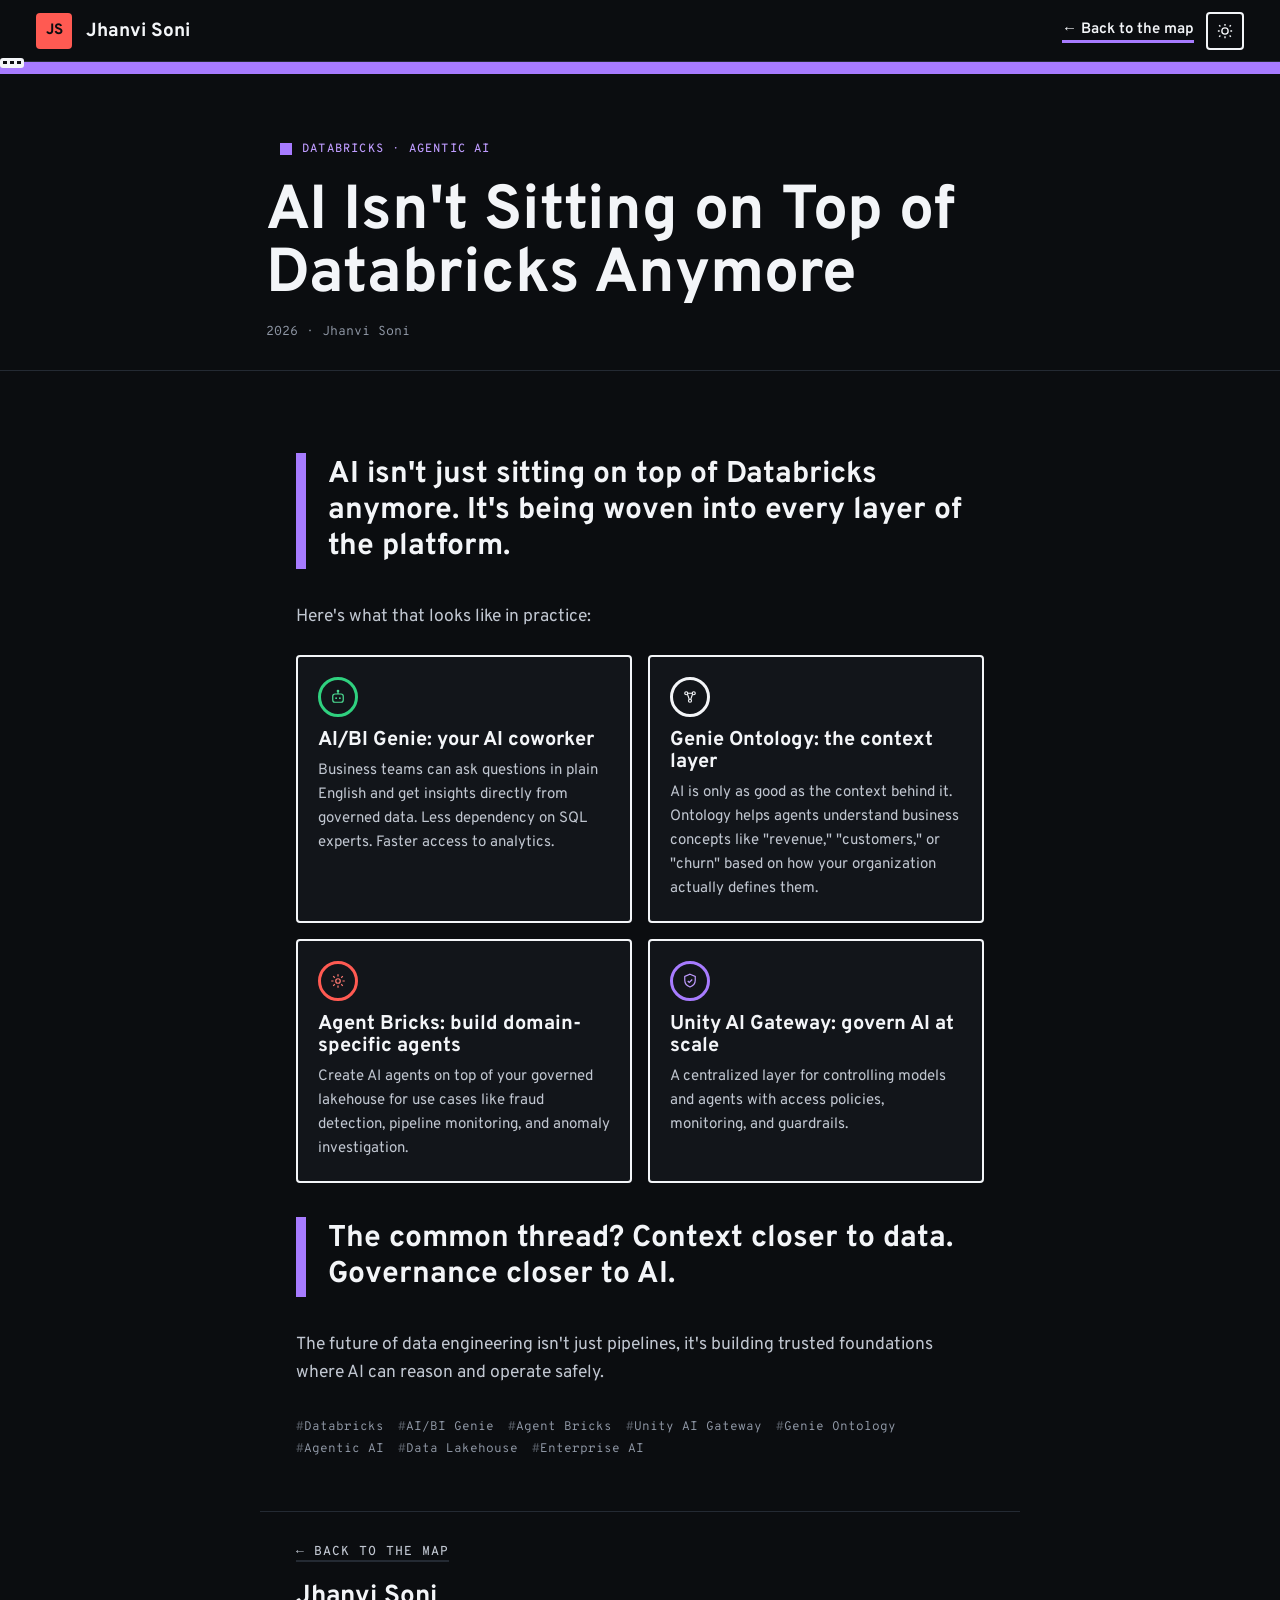
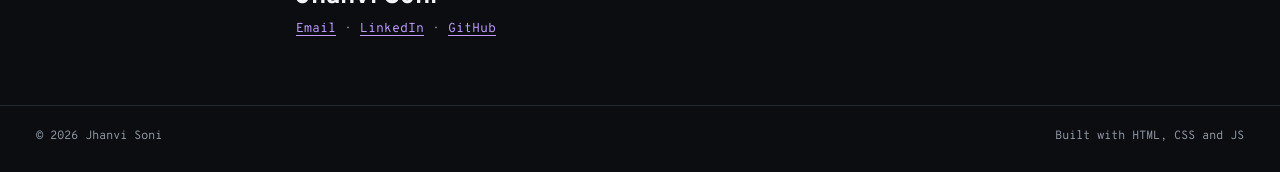
==== commit c62ce511: "Add files via upload" ====
--- a/blog-databricks-ai-layers.html
+++ b/blog-databricks-ai-layers.html
@@ -40,7 +40,7 @@
 <link rel="icon" type="image/png" sizes="512x512" href="assets/favicon-512.png">
 <link rel="apple-touch-icon" sizes="180x180" href="assets/apple-touch-icon.png">
 
-<link rel="stylesheet" href="style.css?v=31">
+<link rel="stylesheet" href="style.css?v=32">
 </head>
 <body data-line="ai">
 
@@ -135,6 +135,6 @@
   </div>
 </footer>
 
-<script src="script.js?v=18"></script>
+<script src="script.js?v=19"></script>
 </body>
 </html>
--- a/style.css
+++ b/style.css
@@ -373,11 +373,11 @@
 .pip-body{ position:relative; display:block; width:76px; height:84px; padding:0; border:0; background:none; color:var(--ink); cursor:pointer; pointer-events:auto; }
 .pip.away .pip-body{ pointer-events:none; }
 .pip-body:focus-visible{ outline:3px solid var(--ink); outline-offset:2px; border-radius:8px; }
-.pip-svg{ display:block; overflow:visible; animation:pipbob 3.4s ease-in-out infinite; transform-origin:50% 90%; }
+.pip-svg{ display:block; overflow:visible; transform-origin:50% 90%; }
 .pip-look{ transition:transform .12s ease-out; }
 .pip-blink{ transform-box:fill-box; transform-origin:center; animation:pipblink 5.5s infinite; }
 .pip.moving .pip-svg{ animation:pipfly .55s ease-in-out infinite; }
-.pip.hop .pip-svg{ animation:piphop .6s ease-out 1, pipbob 3.4s ease-in-out .6s infinite; }
+.pip.hop .pip-svg{ animation:piphop .6s ease-out 1; }
 @keyframes pipbob{ 0%,100%{ transform:translateY(0) rotate(-2deg); } 50%{ transform:translateY(-7px) rotate(2deg); } }
 @keyframes pipfly{ 0%,100%{ transform:translateY(0) rotate(-7deg); } 50%{ transform:translateY(-5px) rotate(7deg); } }
 @keyframes piphop{ 0%{ transform:translateY(0) scale(1,1); } 30%{ transform:translateY(-16px) scale(.94,1.08); } 60%{ transform:translateY(0) scale(1.08,.9); } 100%{ transform:translateY(0) scale(1,1); } }
@@ -494,5 +494,54 @@
 .pip[data-mood="calm"] .m-calm,.pip[data-mood="hello"] .m-hello,.pip[data-mood="happy"] .m-happy,
 .pip[data-mood="think"] .m-think,.pip[data-mood="wink"] .m-wink,.pip[data-mood="sleepy"] .m-sleepy{ display:inline; animation:moodin .22s ease-out; }
 @keyframes moodin{ from{ opacity:0; } }
-.pip[data-mood="sleepy"] .pip-svg{ animation-duration:6s; }
 [data-theme="dark"] .board{ background:#050709; border:1px solid var(--rule); }
+
+/* ---------- micro-interactions: small things that behave like a transit system ---------- */
+/* route progress under the top bar: a train travels the page as you scroll */
+.route{ position:absolute; left:0; right:0; bottom:-4px; height:4px; pointer-events:none; }
+.route-fill{ position:absolute; inset:0; background:linear-gradient(90deg,var(--eng),var(--ai),var(--lrn)); clip-path:inset(0 100% 0 0); }
+.route-train{ position:absolute; top:-3px; left:0; width:24px; height:10px; border-radius:3px; background:var(--ink); transition:left .12s linear; }
+.route-train::after{ content:""; position:absolute; left:3px; right:3px; top:3px; height:3px; background:repeating-linear-gradient(90deg,var(--bg) 0 4px,transparent 4px 7px); }
+.route s{ position:absolute; top:-2px; width:8px; height:8px; margin-left:-4px; border-radius:50%; background:var(--bg); border:2px solid var(--ink3); transition:background .25s,border-color .25s,transform .25s; }
+.route s.on{ background:var(--ink); border-color:var(--ink); transform:scale(1.2); }
+
+/* trains on the map */
+.train{ transition:opacity .25s; }
+.train rect{ fill:var(--ink); } .train .win{ fill:var(--panel); }
+.map-frame[data-focus="eng"] .train:not([data-line="eng"]),
+.map-frame[data-focus="ai"] .train:not([data-line="ai"]),
+.map-frame[data-focus="lrn"] .train:not([data-line="lrn"]){ opacity:.14; }
+
+/* stations: a ring spreads out on hover and when a stop is opened */
+.stn .dot::after{ content:""; position:absolute; inset:-5px; border-radius:50%; border:3px solid var(--c); opacity:0; pointer-events:none; }
+.stn:hover .dot::after,.stn:focus-visible .dot::after{ animation:ring 1.1s ease-out infinite; }
+.stn.is-active .dot::after{ animation:ring .9s ease-out 2; }
+@keyframes ring{ 0%{ opacity:.8; transform:scale(.9); } 100%{ opacity:0; transform:scale(2.1); } }
+.stn.up .stn-label,.stn.down .stn-label{ transition:transform .2s; }
+.stn.up:hover .stn-label{ transform:translateY(-3px); } .stn.down:hover .stn-label{ transform:translateY(3px); }
+
+/* the "Ask me" row flips like a departure board when the question changes */
+.ask-v.swap{ animation:flap .3s ease-out; transform-origin:50% 100%; }
+@keyframes flap{ from{ transform:perspective(300px) rotateX(-80deg); opacity:0; } }
+
+/* section rules draw in like a line being laid */
+.list-head::after,.sec-head::after{ content:""; display:block; height:6px; width:0; margin-top:18px; background:var(--eng); border-radius:3px; transition:width .9s cubic-bezier(.2,.7,.2,1); }
+.list-head.in::after,.sec-head.in::after{ width:min(100%,560px); }
+.sec-head::after{ background:var(--lrn); }
+
+/* list view: each stop sits on a rail and lights up when you reach it */
+.lgroup .station{ position:relative; padding-left:36px; }
+.lgroup .station::before{ content:""; position:absolute; left:7px; top:12px; bottom:-29px; width:6px; background:var(--c); opacity:.9; }
+.lgroup .station:last-child::before{ bottom:28px; }
+.lgroup .station::after{ content:""; position:absolute; left:0; top:4px; width:20px; height:20px; border-radius:50%; background:var(--panel); border:4px solid var(--c); transition:background .35s,transform .35s; }
+.lgroup .station.in::after{ background:var(--c); transform:scale(1.15); animation:ring2 .9s ease-out 1; }
+@keyframes ring2{ 0%{ box-shadow:0 0 0 0 var(--c); } 100%{ box-shadow:0 0 0 14px transparent; } }
+@media (max-width:760px){ .lgroup .station{ padding-left:30px; } }
+
+/* a little press feedback */
+.ask-flip:active,.ask-go:active,.seg button:active,.lg:active,.icon-btn:active,.term-links a:first-child:active{ transform:translateY(1px); }
+.lg{ transition:border-color .15s,background .15s,transform .1s; }
+.lg:hover{ border-color:var(--c); }
+@media (prefers-reduced-motion:reduce){ .stn .dot::after,.ask-v.swap,.lgroup .station::after,.route-train{ animation:none !important; transition:none !important; } }
+/* phones: no floating mascot, the Ask me row on the board does the same job */
+@media (max-width:899px){ .pip{ display:none !important; } }
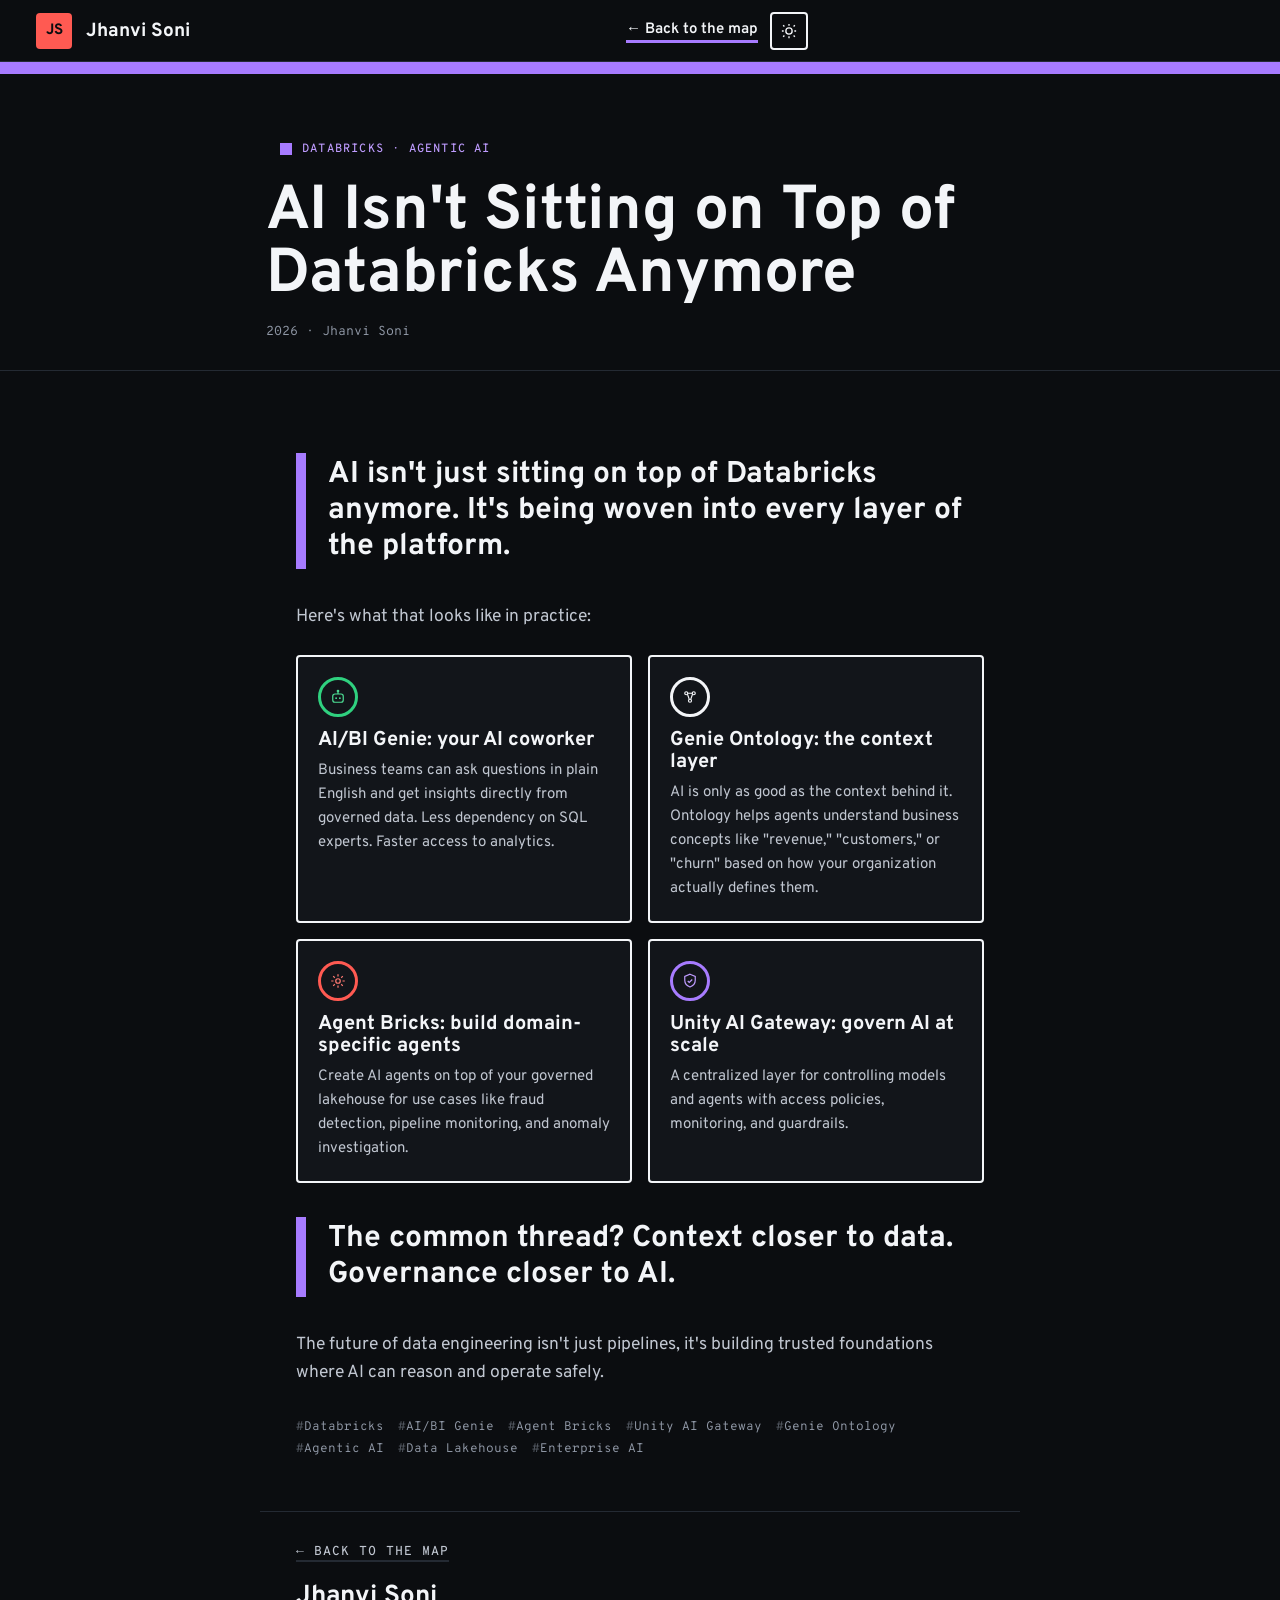
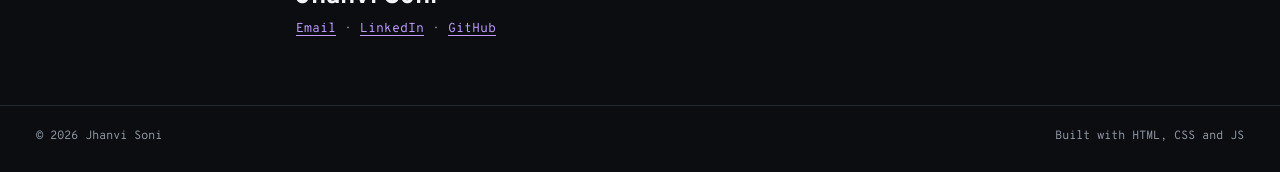
==== commit a4a9ddc1: "Add files via upload" ====
--- a/blog-databricks-ai-layers.html
+++ b/blog-databricks-ai-layers.html
@@ -40,7 +40,7 @@
 <link rel="icon" type="image/png" sizes="512x512" href="assets/favicon-512.png">
 <link rel="apple-touch-icon" sizes="180x180" href="assets/apple-touch-icon.png">
 
-<link rel="stylesheet" href="style.css?v=32">
+<link rel="stylesheet" href="style.css?v=33">
 </head>
 <body data-line="ai">
 
@@ -135,6 +135,6 @@
   </div>
 </footer>
 
-<script src="script.js?v=19"></script>
+<script src="script.js?v=20"></script>
 </body>
 </html>
--- a/style.css
+++ b/style.css
@@ -7,7 +7,6 @@
    ========================================================================== */
 @font-face{ font-family:'Overpass'; src:url([data-uri]) format('woff2'); font-weight:100 900; font-style:normal; font-display:swap; }
 @font-face{ font-family:'Overpass Mono'; src:url([data-uri]) format('woff2'); font-weight:300 700; font-style:normal; font-display:swap; }
-@font-face{ font-family:'Instrument Sans'; src:url([data-uri]) format('woff2'); font-weight:400 700; font-display:swap; }
 :root{
   --bg:#f6f2ea; --panel:#fffdf8; --ink:#1d1b17; --ink2:#47443c; --ink3:#69655a; --rule:#ddd5c5;
   --eng:#c8312b; --ai:#6b3fa0; --lrn:#14804a;
@@ -384,27 +383,17 @@
 @keyframes pipblink{ 0%,93%,100%{ transform:scaleY(1); } 96%{ transform:scaleY(.1); } }
 @keyframes piplamp{ 0%,100%{ opacity:.55; } 50%{ opacity:1; } }
 
-.pip-bubble{ position:absolute; width:270px; padding:14px 16px 14px; background:var(--panel); color:var(--ink); border:2px solid var(--ink); border-radius:4px; pointer-events:auto; opacity:0; visibility:hidden; transform:scale(.92); transition:opacity .2s, transform .2s, visibility 0s .2s; }
+.pip-bubble{ position:absolute; width:316px; padding:0; background:var(--panel); color:var(--ink); border:1px solid var(--rule); border-radius:18px; box-shadow:0 14px 36px rgba(0,0,0,.2); pointer-events:auto; opacity:0; visibility:hidden; transform:translateY(8px) scale(.96); transition:opacity .2s, transform .2s, visibility 0s .2s; }
 .pip.open .pip-bubble{ opacity:1; visibility:visible; transform:none; transition:opacity .2s, transform .2s; }
 .pip[data-v="up"] .pip-bubble{ bottom:calc(100% + 12px); transform-origin:bottom; }
 .pip[data-v="down"] .pip-bubble{ top:calc(100% + 12px); transform-origin:top; }
 .pip[data-side="r"] .pip-bubble{ right:0; }
 .pip[data-side="l"] .pip-bubble{ left:0; }
-.pip-bubble::after{ content:""; position:absolute; width:14px; height:14px; background:var(--panel); border:2px solid var(--ink); border-width:0 2px 2px 0; transform:rotate(45deg); }
-.pip[data-v="up"] .pip-bubble::after{ bottom:-9px; }
-.pip[data-v="down"] .pip-bubble::after{ top:-9px; transform:rotate(225deg); }
+.pip-bubble::after{ content:""; position:absolute; width:14px; height:14px; background:var(--panel); border:1px solid var(--rule); border-width:0 1px 1px 0; transform:rotate(45deg); }
+.pip[data-v="up"] .pip-bubble::after{ bottom:-8px; }
+.pip[data-v="down"] .pip-bubble::after{ top:-8px; transform:rotate(225deg); }
 .pip[data-side="r"] .pip-bubble::after{ right:30px; }
 .pip[data-side="l"] .pip-bubble::after{ left:30px; }
-.pip-k{ margin:0 22px 4px 0; font:600 14px var(--f-body); color:var(--ai-ink); }
-.pip-q{ margin:0 0 12px; font:700 17px/1.25 var(--f-head); }
-.pip-btns{ display:flex; flex-wrap:wrap; gap:8px; }
-.pip-flip,.pip-go{ font:600 13px var(--f-body); padding:6px 13px; border-radius:4px; cursor:pointer; text-decoration:none; border:1.5px solid var(--ink); background:transparent; color:var(--ink); }
-.pip-go{ background:var(--ink); color:var(--bg); }
-.pip-flip:hover{ background:var(--ink); color:var(--bg); }
-.pip-go:hover{ background:var(--ai); border-color:var(--ai); color:var(--on); }
-.pip-x{ position:absolute; top:8px; right:8px; width:26px; height:26px; border-radius:4px; border:0; background:none; color:var(--ink3); cursor:pointer; font-size:13px; }
-.pip-x:hover{ background:var(--rule); color:var(--ink); }
-.pip-bubble :focus-visible{ outline:3px solid var(--ink); outline-offset:2px; }
 
 .pip-tag{ position:absolute; top:-10px; white-space:nowrap; padding:5px 12px; border-radius:4px; background:var(--ai); color:var(--on); font:700 13px var(--f-body); opacity:0; transform:scale(.8); transition:opacity .25s .9s, transform .25s .9s; pointer-events:none; }
 .pip[data-side="r"] .pip-tag{ right:calc(100% - 6px); }
@@ -426,13 +415,6 @@
 .pip[data-v="down"] .pip-say{ bottom:auto; top:calc(100% - 4px); }
 .pip.zip{ transition:transform .5s cubic-bezier(.2,.9,.3,1), opacity .5s; }
 .pip-conf{ position:fixed; width:9px; height:9px; border-radius:2px; z-index:99; pointer-events:none; }
-.pip-trick{ font:600 13px var(--f-body); padding:6px 13px; border-radius:4px; cursor:pointer; border:1.5px dashed var(--ink3); background:transparent; color:var(--ink2); }
-.pip-trick:hover{ border-style:solid; color:var(--ink); border-color:var(--ink); }
-.pip-try,.pip-no{ display:none; font:600 13px var(--f-body); padding:6px 14px; border-radius:4px; cursor:pointer; }
-.pip-try{ border:1.5px solid var(--ink); background:var(--ink); color:var(--bg); }
-.pip-no{ border:1.5px solid var(--ink3); background:transparent; color:var(--ink2); }
-.pip[data-offer] .pip-flip,.pip[data-offer] .pip-go,.pip[data-offer] .pip-trick{ display:none; }
-.pip[data-offer] .pip-try,.pip[data-offer] .pip-no{ display:inline-block; }
 
 /* the trick */
 .pip.trick-on{ z-index:95; }
@@ -478,70 +460,53 @@
 [data-theme="dark"] .term-links a{ color:var(--ink); }
 [data-theme="dark"] .term-links a:first-child{ background:var(--ink); color:var(--bg); }
 
-/* Dot: a flat emoticon whose face changes with the moment */
-.pip{ --tile:#2865a9; --face:#fad276; --f1:#2865a9; --f2:#f3f3f3; }
-.pip[data-mood="calm"]  { --tile:#2865a9; --face:#fad276; --f1:#2865a9; --f2:#f3f3f3; }
-.pip[data-mood="hello"] { --tile:#fbd0d0; --face:#9ad7df; --f1:#2865a9; --f2:#fad276; }
-.pip[data-mood="happy"] { --tile:#9ad7df; --face:#f0464e; --f1:#fad276; --f2:#f3f3f3; }
-.pip[data-mood="think"] { --tile:#f3f3f3; --face:#2865a9; --f1:#f3f3f3; --f2:#fad276; }
-.pip[data-mood="wink"]  { --tile:#f0464e; --face:#fbd0d0; --f1:#f0464e; --f2:#2865a9; }
-.pip[data-mood="sleepy"]{ --tile:#fad276; --face:#f0464e; --f1:#2865a9; --f2:#f3f3f3; }
-.pip-tile{ fill:var(--tile); stroke:var(--ink); stroke-width:2; transition:fill .3s; }
-.pip-face{ fill:var(--face); transition:fill .3s; }
-.pip-svg .f1{ fill:var(--f1); } .pip-svg .f2{ fill:var(--f2); }
-.pip-svg .s1{ stroke:var(--f1); } .pip-svg .s2{ stroke:var(--f2); }
+/* Dot: a glossy round face whose colour and expression change with the moment */
+.pip{ --g1:#ffe58a; --g2:#f6a82c; --fe:#241c2c; }
+.pip[data-mood="calm"],.pip[data-mood="hello"]{ --g1:#ffe58a; --g2:#f6a82c; }
+.pip[data-mood="happy"]{ --g1:#ffc09a; --g2:#ff7a59; }
+.pip[data-mood="wow"]{ --g1:#b6f0f7; --g2:#3fbdd9; }
+.pip[data-mood="curious"]{ --g1:#e2d6ff; --g2:#9d86f2; }
+.pip[data-mood="love"]{ --g1:#ffd0e0; --g2:#ff7aa5; }
+.pip[data-mood="wink"]{ --g1:#c4f5cf; --g2:#4cc98a; }
+.pip[data-mood="think"]{ --g1:#d3e3ff; --g2:#7da6f7; }
+.pip-svg .g1{ stop-color:var(--g1); transition:stop-color .3s; } .pip-svg .g2{ stop-color:var(--g2); transition:stop-color .3s; }
+.pip-svg .fe{ fill:var(--fe); } .pip-svg .se{ stroke:var(--fe); }
+.pip-svg .gl{ fill:#fff; } .pip-svg .bl{ fill:#ff4f78; opacity:.26; }
+.pip-svg .tg{ fill:#ff8aa0; } .pip-svg .hrt{ fill:#ff3d71; }
 .pip-m{ display:none; }
-.pip[data-mood="calm"] .m-calm,.pip[data-mood="hello"] .m-hello,.pip[data-mood="happy"] .m-happy,
-.pip[data-mood="think"] .m-think,.pip[data-mood="wink"] .m-wink,.pip[data-mood="sleepy"] .m-sleepy{ display:inline; animation:moodin .22s ease-out; }
+.pip[data-mood="calm"] .m-calm,.pip[data-mood="hello"] .m-hello,.pip[data-mood="happy"] .m-happy,.pip[data-mood="wow"] .m-wow,
+.pip[data-mood="curious"] .m-curious,.pip[data-mood="love"] .m-love,.pip[data-mood="wink"] .m-wink,.pip[data-mood="think"] .m-think{ display:inline; animation:moodin .22s ease-out; }
 @keyframes moodin{ from{ opacity:0; } }
-[data-theme="dark"] .board{ background:#050709; border:1px solid var(--rule); }
-
-/* ---------- micro-interactions: small things that behave like a transit system ---------- */
-/* route progress under the top bar: a train travels the page as you scroll */
-.route{ position:absolute; left:0; right:0; bottom:-4px; height:4px; pointer-events:none; }
-.route-fill{ position:absolute; inset:0; background:linear-gradient(90deg,var(--eng),var(--ai),var(--lrn)); clip-path:inset(0 100% 0 0); }
-.route-train{ position:absolute; top:-3px; left:0; width:24px; height:10px; border-radius:3px; background:var(--ink); transition:left .12s linear; }
-.route-train::after{ content:""; position:absolute; left:3px; right:3px; top:3px; height:3px; background:repeating-linear-gradient(90deg,var(--bg) 0 4px,transparent 4px 7px); }
-.route s{ position:absolute; top:-2px; width:8px; height:8px; margin-left:-4px; border-radius:50%; background:var(--bg); border:2px solid var(--ink3); transition:background .25s,border-color .25s,transform .25s; }
-.route s.on{ background:var(--ink); border-color:var(--ink); transform:scale(1.2); }
-
-/* trains on the map */
-.train{ transition:opacity .25s; }
-.train rect{ fill:var(--ink); } .train .win{ fill:var(--panel); }
-.map-frame[data-focus="eng"] .train:not([data-line="eng"]),
-.map-frame[data-focus="ai"] .train:not([data-line="ai"]),
-.map-frame[data-focus="lrn"] .train:not([data-line="lrn"]){ opacity:.14; }
-
-/* stations: a ring spreads out on hover and when a stop is opened */
-.stn .dot::after{ content:""; position:absolute; inset:-5px; border-radius:50%; border:3px solid var(--c); opacity:0; pointer-events:none; }
-.stn:hover .dot::after,.stn:focus-visible .dot::after{ animation:ring 1.1s ease-out infinite; }
-.stn.is-active .dot::after{ animation:ring .9s ease-out 2; }
-@keyframes ring{ 0%{ opacity:.8; transform:scale(.9); } 100%{ opacity:0; transform:scale(2.1); } }
-.stn.up .stn-label,.stn.down .stn-label{ transition:transform .2s; }
-.stn.up:hover .stn-label{ transform:translateY(-3px); } .stn.down:hover .stn-label{ transform:translateY(3px); }
-
-/* the "Ask me" row flips like a departure board when the question changes */
-.ask-v.swap{ animation:flap .3s ease-out; transform-origin:50% 100%; }
-@keyframes flap{ from{ transform:perspective(300px) rotateX(-80deg); opacity:0; } }
-
-/* section rules draw in like a line being laid */
-.list-head::after,.sec-head::after{ content:""; display:block; height:6px; width:0; margin-top:18px; background:var(--eng); border-radius:3px; transition:width .9s cubic-bezier(.2,.7,.2,1); }
-.list-head.in::after,.sec-head.in::after{ width:min(100%,560px); }
-.sec-head::after{ background:var(--lrn); }
-
-/* list view: each stop sits on a rail and lights up when you reach it */
-.lgroup .station{ position:relative; padding-left:36px; }
-.lgroup .station::before{ content:""; position:absolute; left:7px; top:12px; bottom:-29px; width:6px; background:var(--c); opacity:.9; }
-.lgroup .station:last-child::before{ bottom:28px; }
-.lgroup .station::after{ content:""; position:absolute; left:0; top:4px; width:20px; height:20px; border-radius:50%; background:var(--panel); border:4px solid var(--c); transition:background .35s,transform .35s; }
-.lgroup .station.in::after{ background:var(--c); transform:scale(1.15); animation:ring2 .9s ease-out 1; }
-@keyframes ring2{ 0%{ box-shadow:0 0 0 0 var(--c); } 100%{ box-shadow:0 0 0 14px transparent; } }
-@media (max-width:760px){ .lgroup .station{ padding-left:30px; } }
-
-/* a little press feedback */
-.ask-flip:active,.ask-go:active,.seg button:active,.lg:active,.icon-btn:active,.term-links a:first-child:active{ transform:translateY(1px); }
-.lg{ transition:border-color .15s,background .15s,transform .1s; }
-.lg:hover{ border-color:var(--c); }
-@media (prefers-reduced-motion:reduce){ .stn .dot::after,.ask-v.swap,.lgroup .station::after,.route-train{ animation:none !important; transition:none !important; } }
+.pip-body:hover .pip-svg{ transform:scale(1.07); transition:transform .18s; }
+.pip-svg{ transition:transform .18s; }
+
+/* the chat inside the bubble */
+.pc-head{ display:flex; align-items:center; gap:10px; padding:12px 12px 10px 14px; border-bottom:1px solid var(--rule); }
+.pc-av{ position:relative; width:30px; height:30px; border-radius:50%; flex:0 0 auto; background:radial-gradient(circle at 35% 28%,var(--g1),var(--g2)); }
+.pc-av::before,.pc-av::after{ content:""; position:absolute; top:11px; width:4px; height:6px; border-radius:50%; background:var(--fe); }
+.pc-av::before{ left:8px; } .pc-av::after{ right:8px; }
+.pc-who{ flex:1; line-height:1.2; }
+.pc-who b{ display:block; font:700 16px var(--f-head); }
+.pc-who small{ font:500 12.5px var(--f-body); color:var(--ink3); }
+.pip-x{ width:28px; height:28px; border-radius:50%; border:0; background:none; color:var(--ink3); cursor:pointer; font-size:13px; }
+.pip-x:hover{ background:var(--rule); color:var(--ink); }
+.pc-log{ max-height:230px; overflow-y:auto; padding:12px 14px 4px; display:flex; flex-direction:column; gap:8px; scroll-behavior:smooth; }
+.pc-msg{ max-width:88%; padding:9px 13px; font:500 15px/1.4 var(--f-body); border-radius:16px; animation:msgin .25s ease-out; }
+.pc-bot{ align-self:flex-start; background:var(--bg); border:1px solid var(--rule); border-bottom-left-radius:5px; }
+.pc-me{ align-self:flex-end; background:var(--ink); color:var(--bg); border-bottom-right-radius:5px; }
+.pc-typing{ display:inline-flex; gap:4px; padding:13px 14px; }
+.pc-typing i{ width:7px; height:7px; border-radius:50%; background:var(--ink3); animation:trickdot 1s infinite; }
+.pc-typing i:nth-child(2){ animation-delay:.15s; } .pc-typing i:nth-child(3){ animation-delay:.3s; }
+.pc-act{ margin-top:8px; }
+.pc-show{ font:600 13.5px var(--f-body); padding:6px 14px; border-radius:999px; border:0; background:var(--ink); color:var(--bg); cursor:pointer; }
+.pc-show:hover{ background:var(--ai); color:var(--on); }
+.pc-chips{ display:flex; flex-wrap:wrap; gap:7px; padding:8px 14px 14px; }
+.pc-chip{ font:600 13.5px var(--f-body); padding:6px 13px; border-radius:999px; border:1.5px solid var(--rule); background:var(--panel); color:var(--ink); cursor:pointer; text-align:left; transition:border-color .15s,background .15s,transform .1s; }
+.pc-chip:hover{ border-color:var(--ai); background:color-mix(in srgb,var(--ai) 10%,var(--panel)); }
+.pc-chip:active,.pc-show:active{ transform:translateY(1px); }
+.pc-chip-trick{ border-style:dashed; color:var(--ink2); }
+@keyframes msgin{ from{ opacity:0; transform:translateY(6px); } }
+.pip-bubble :focus-visible{ outline:3px solid var(--ai); outline-offset:2px; }
+@media (prefers-reduced-motion:reduce){ .pc-msg,.pc-typing i{ animation:none !important; } }
 /* phones: no floating mascot, the Ask me row on the board does the same job */
 @media (max-width:899px){ .pip{ display:none !important; } }
